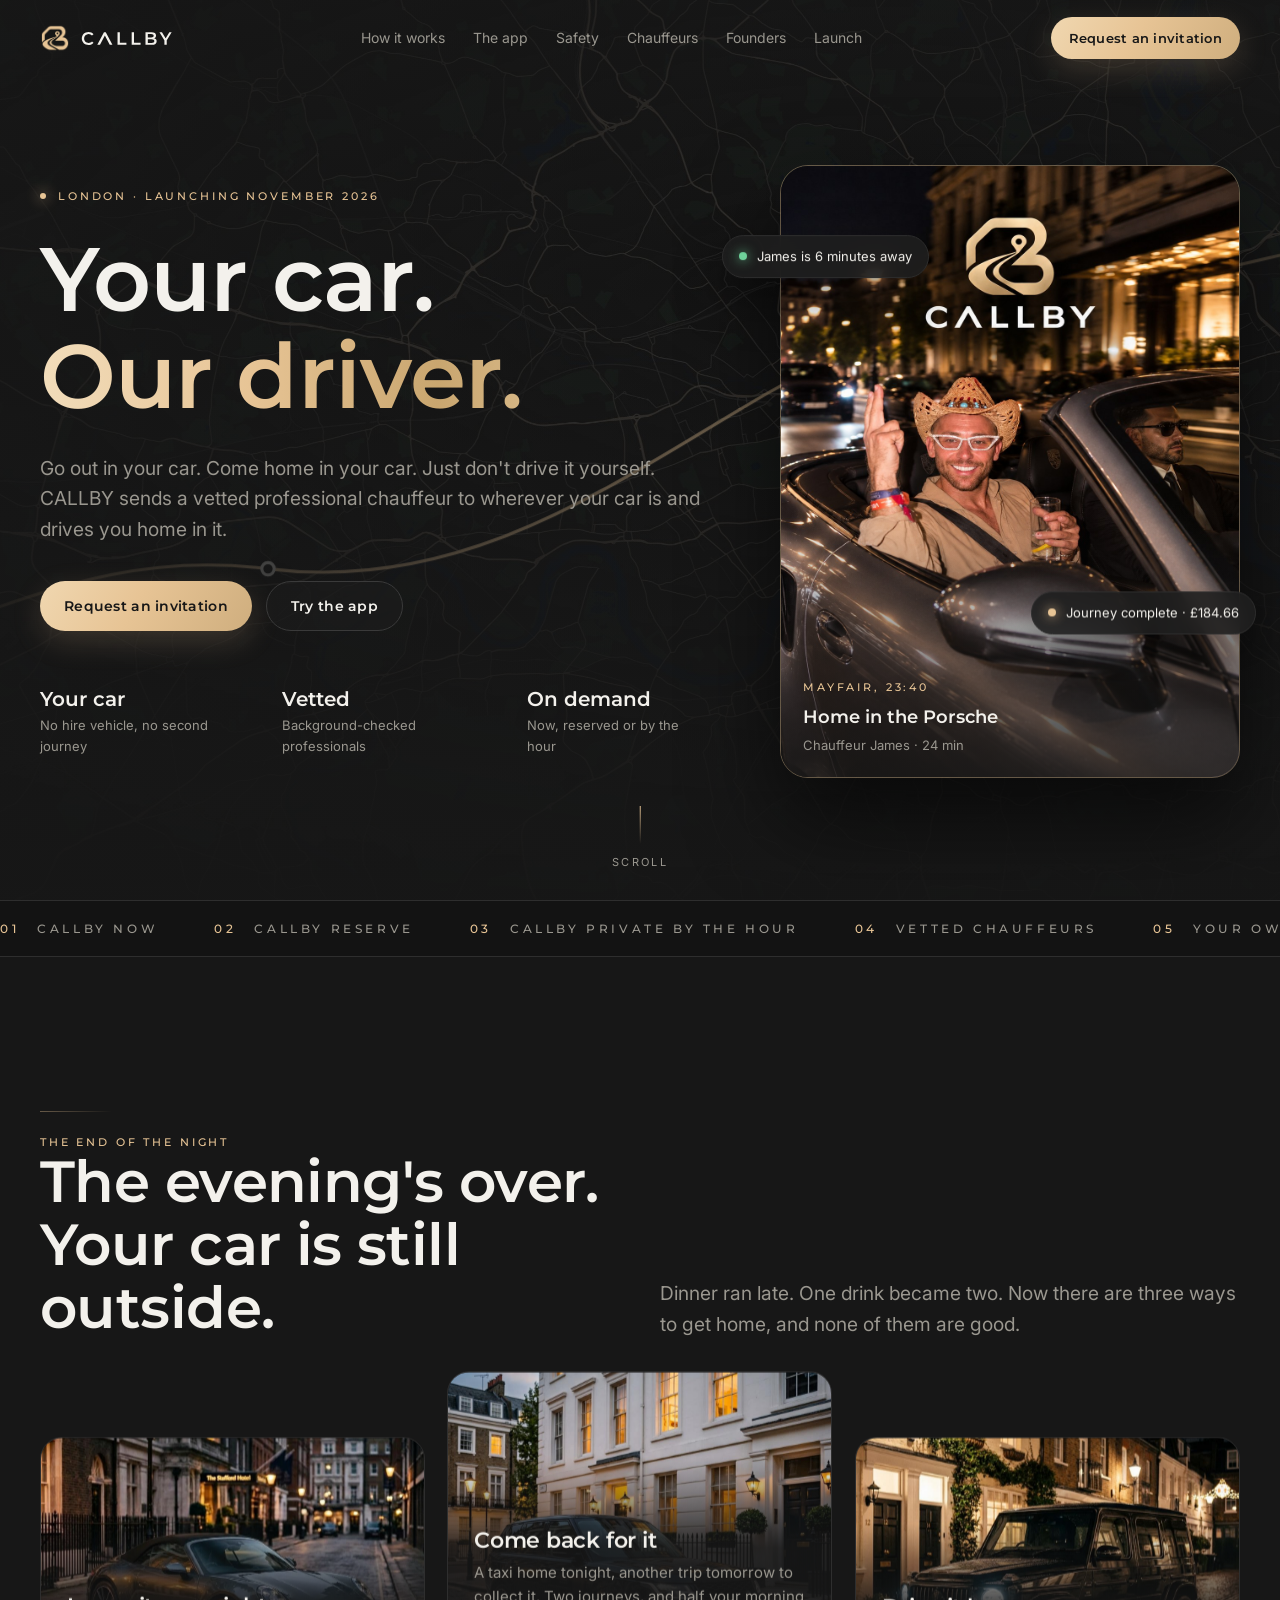
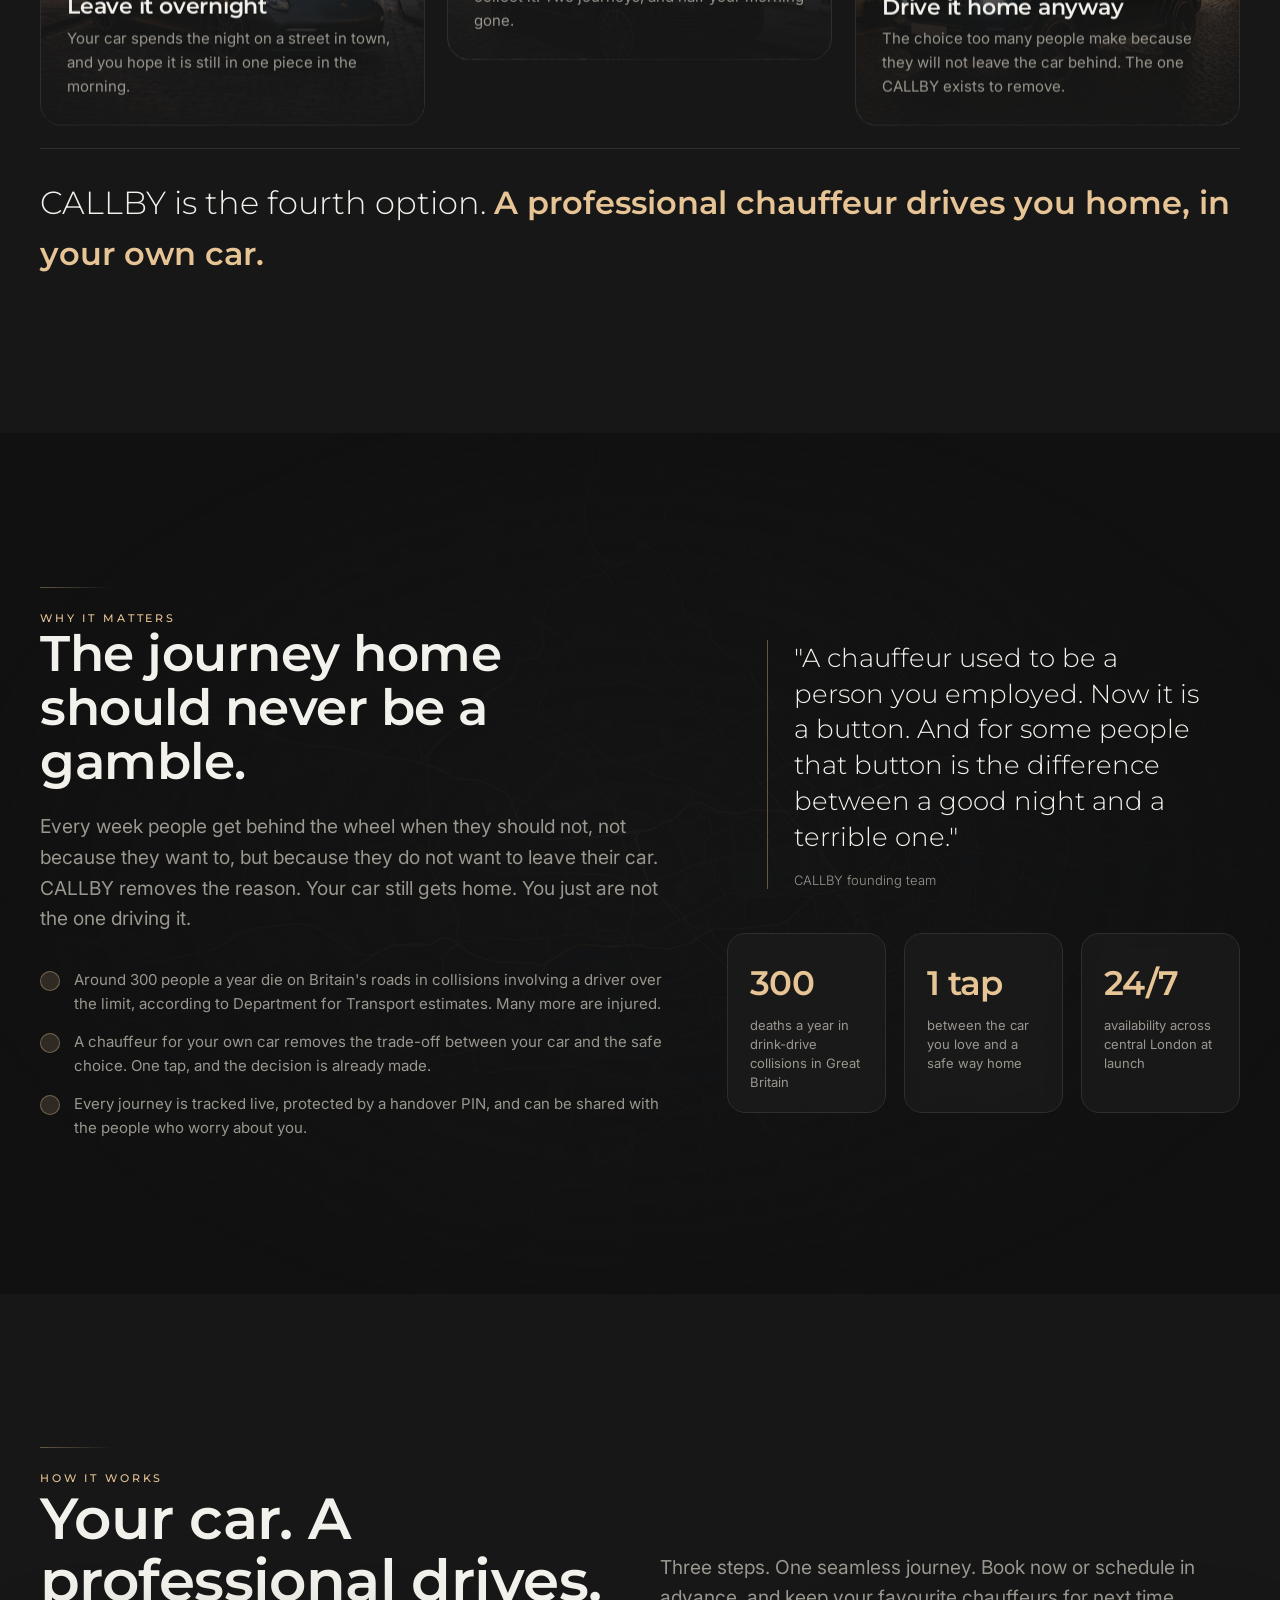
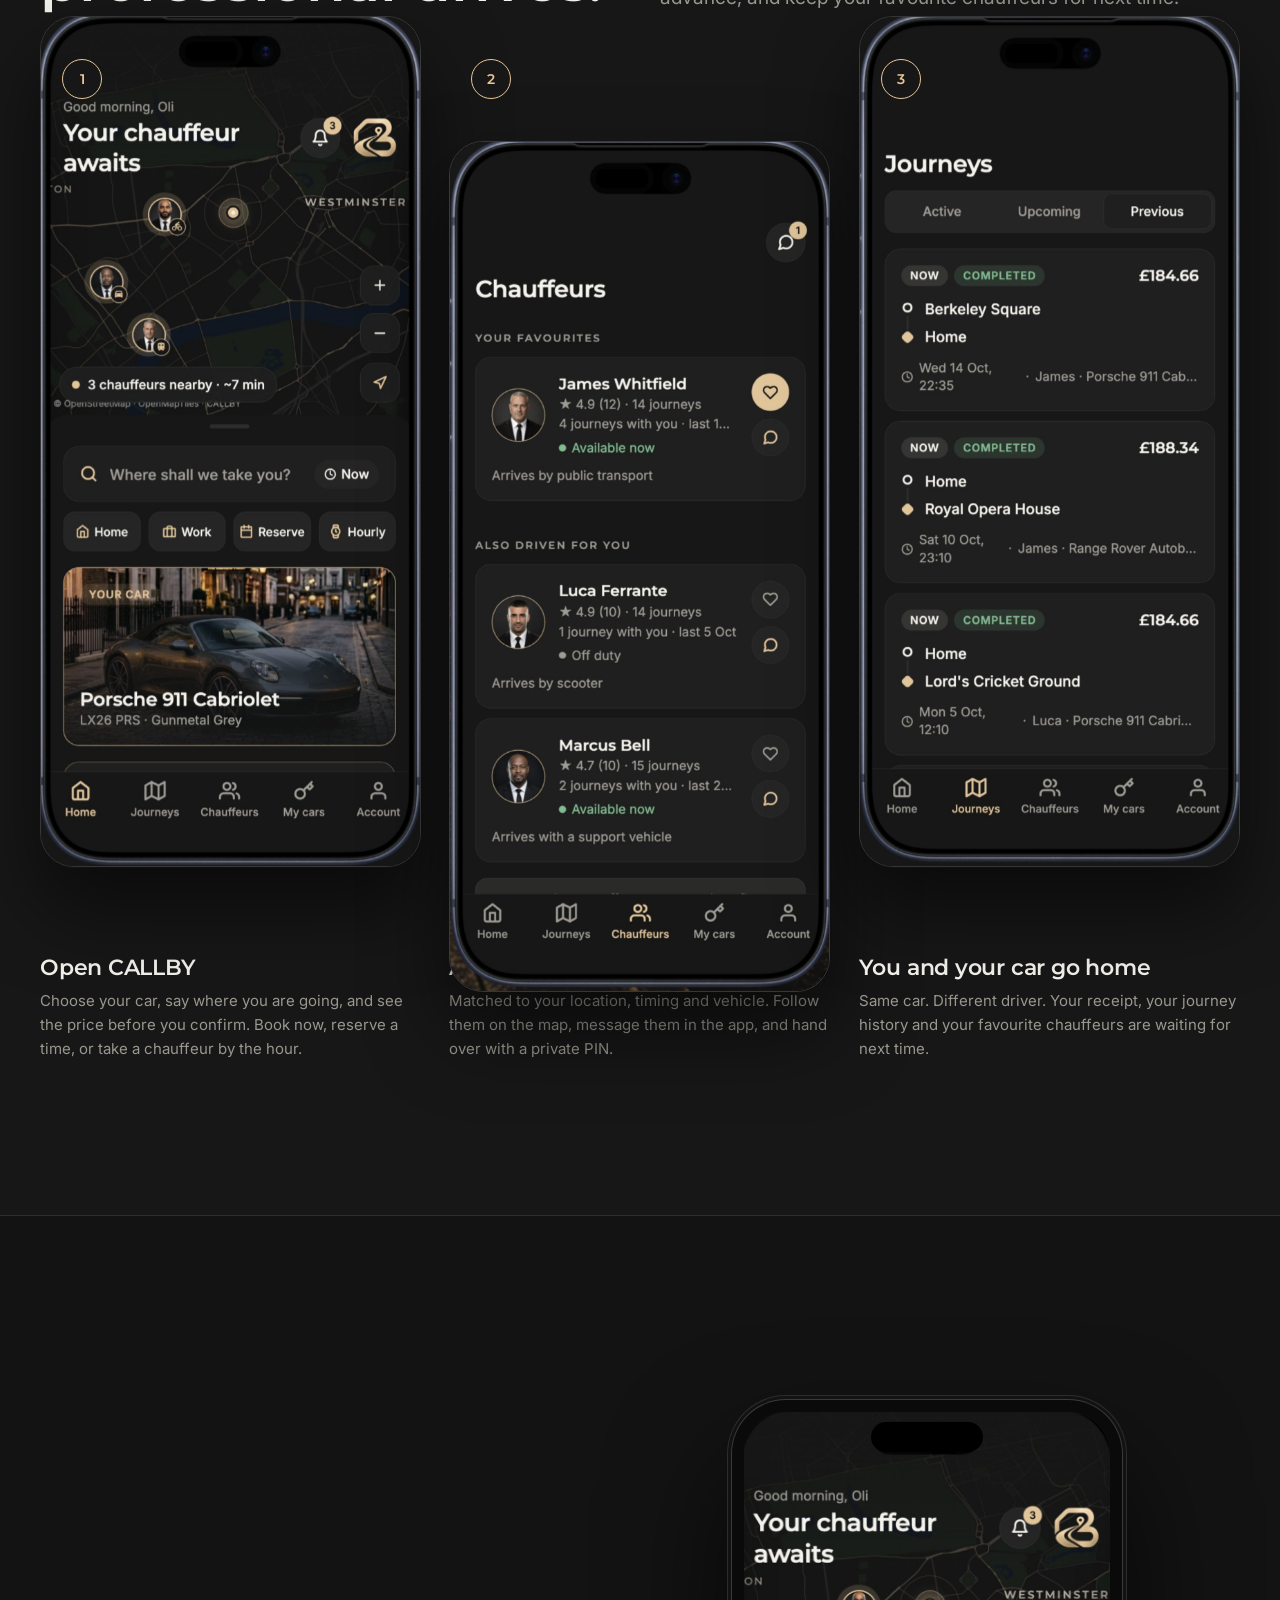
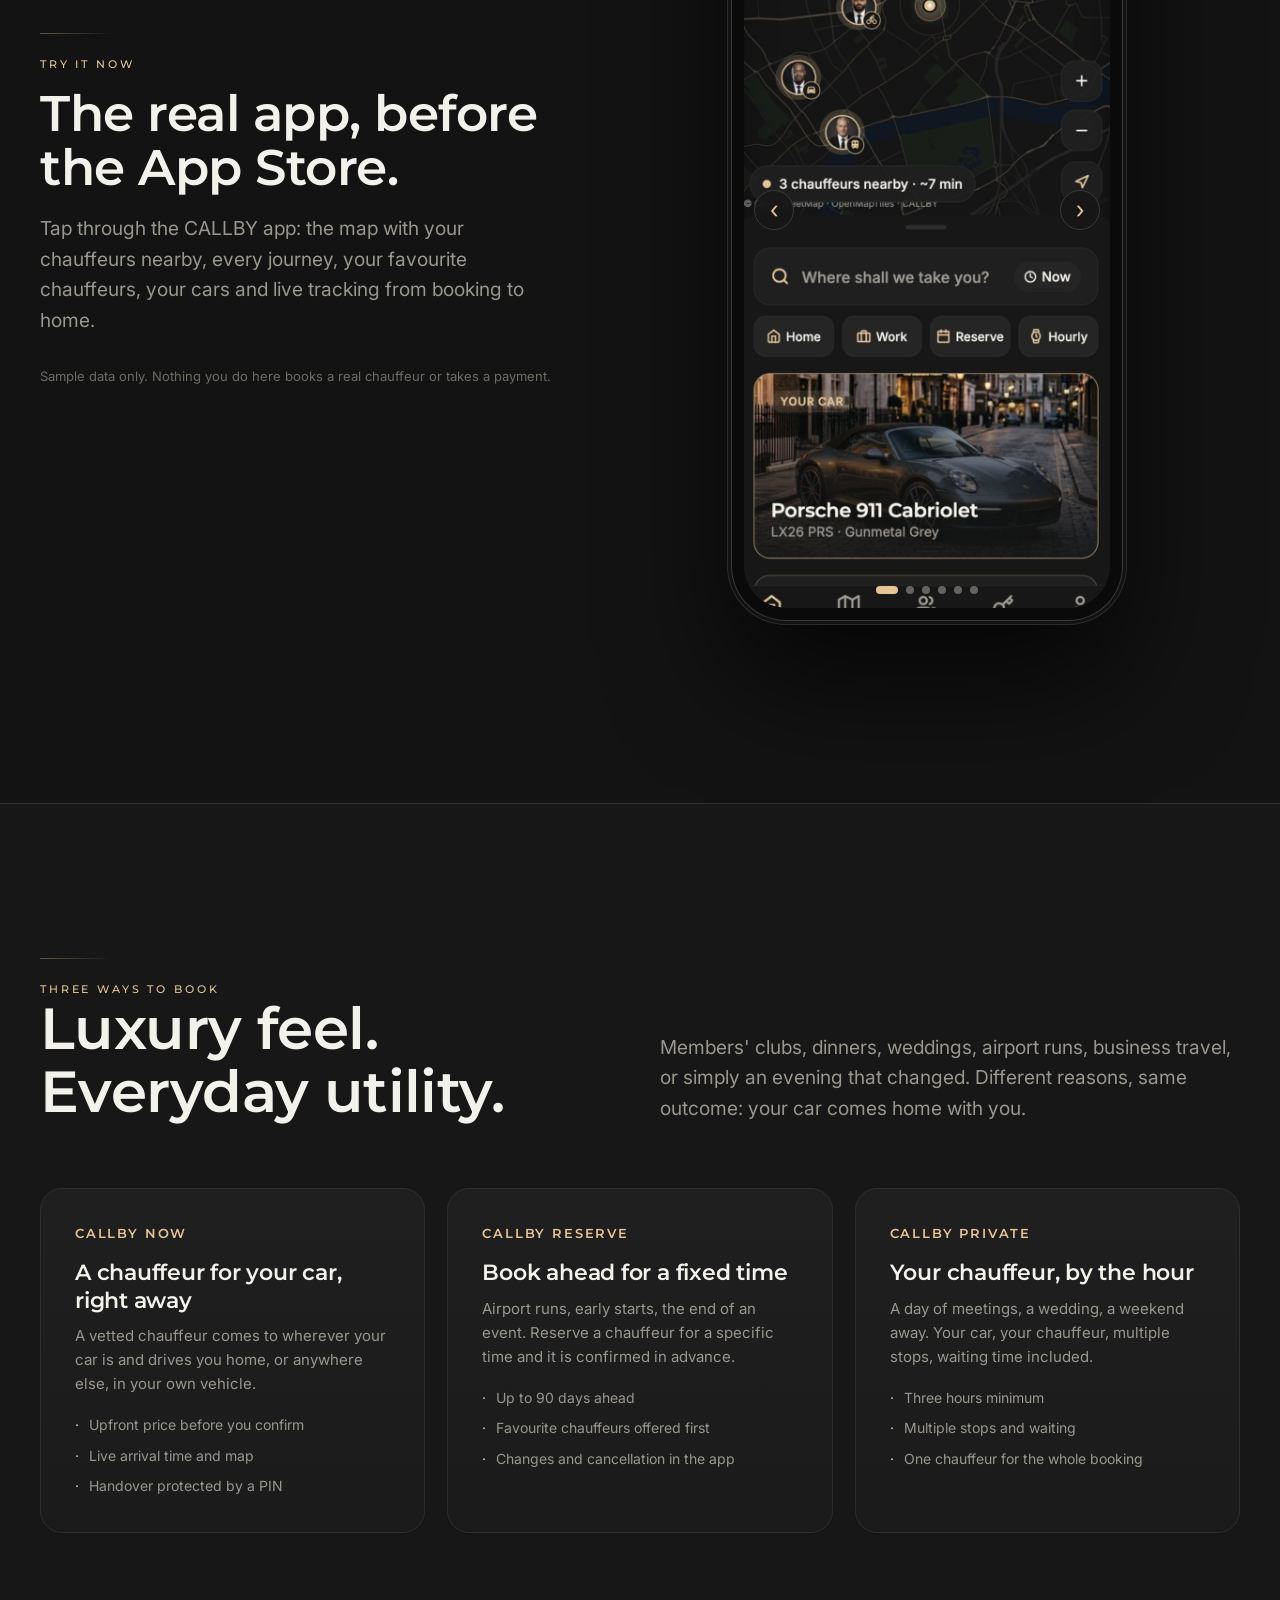
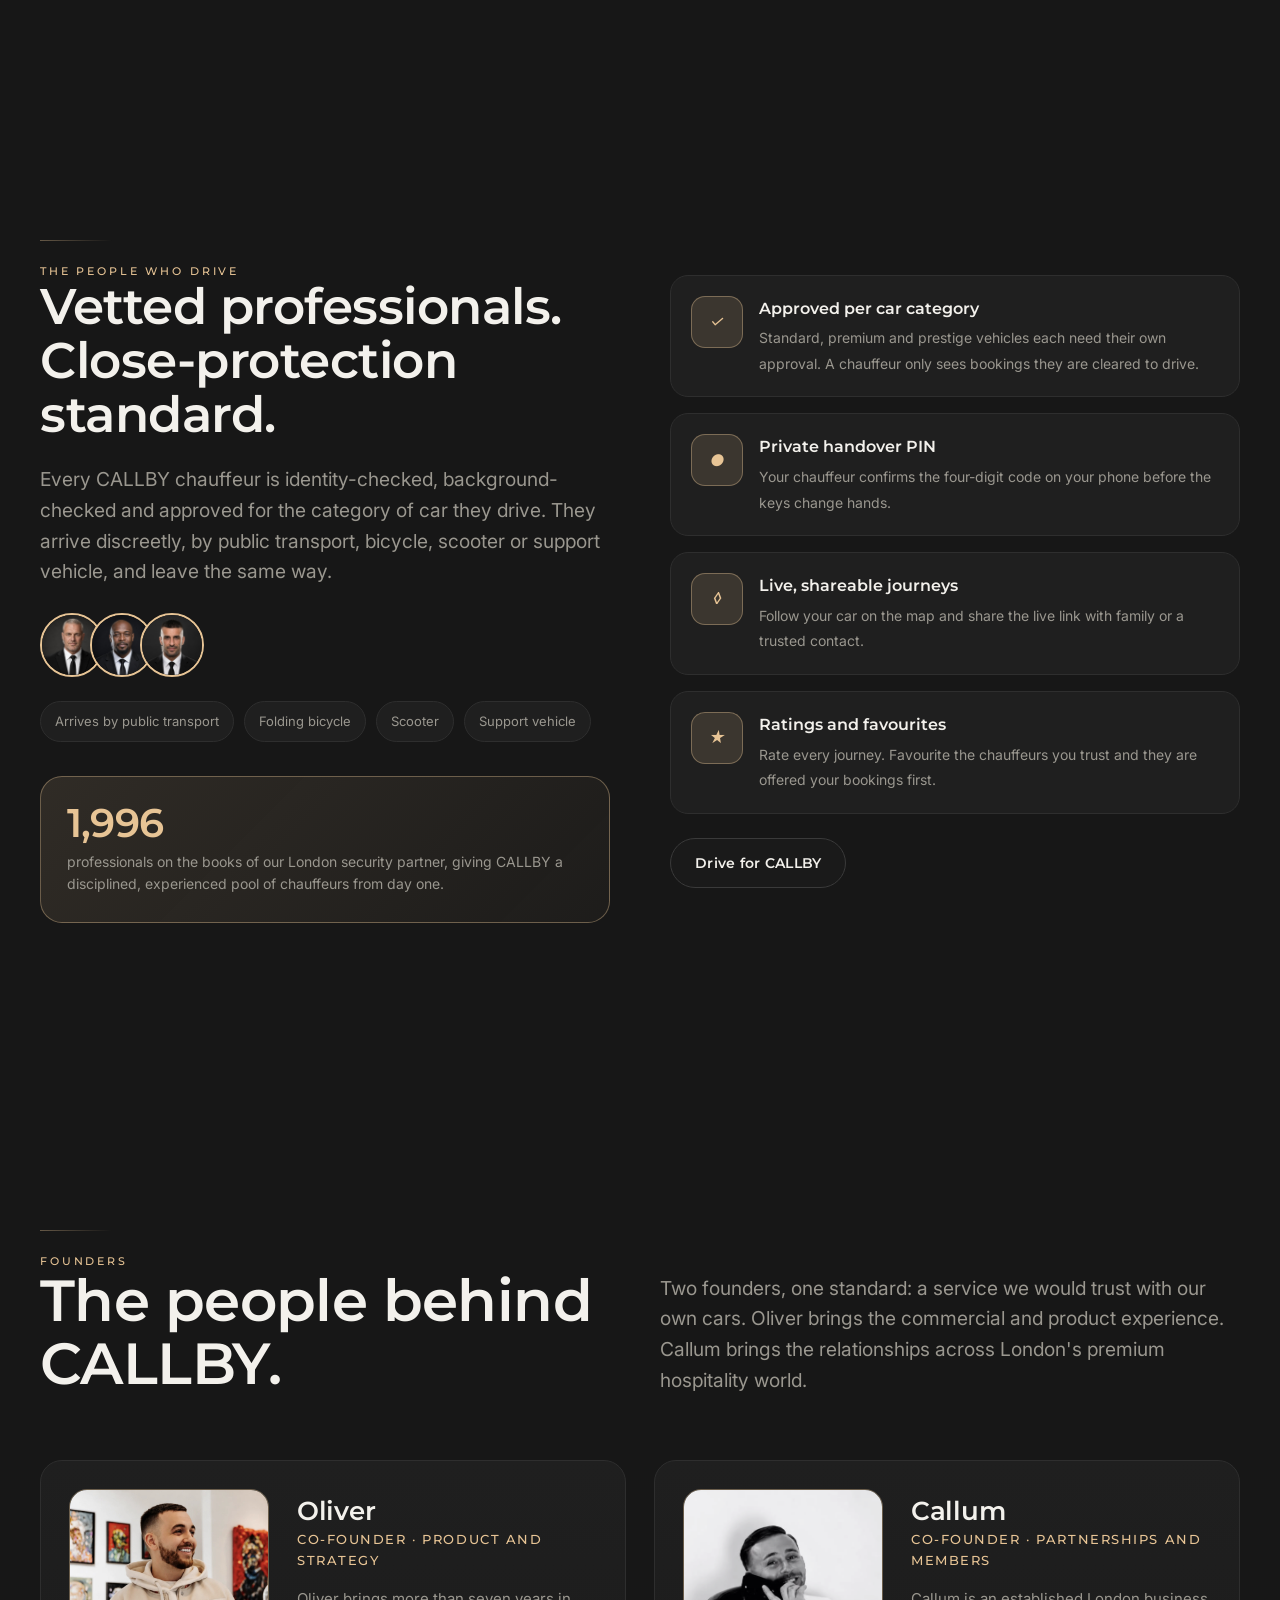
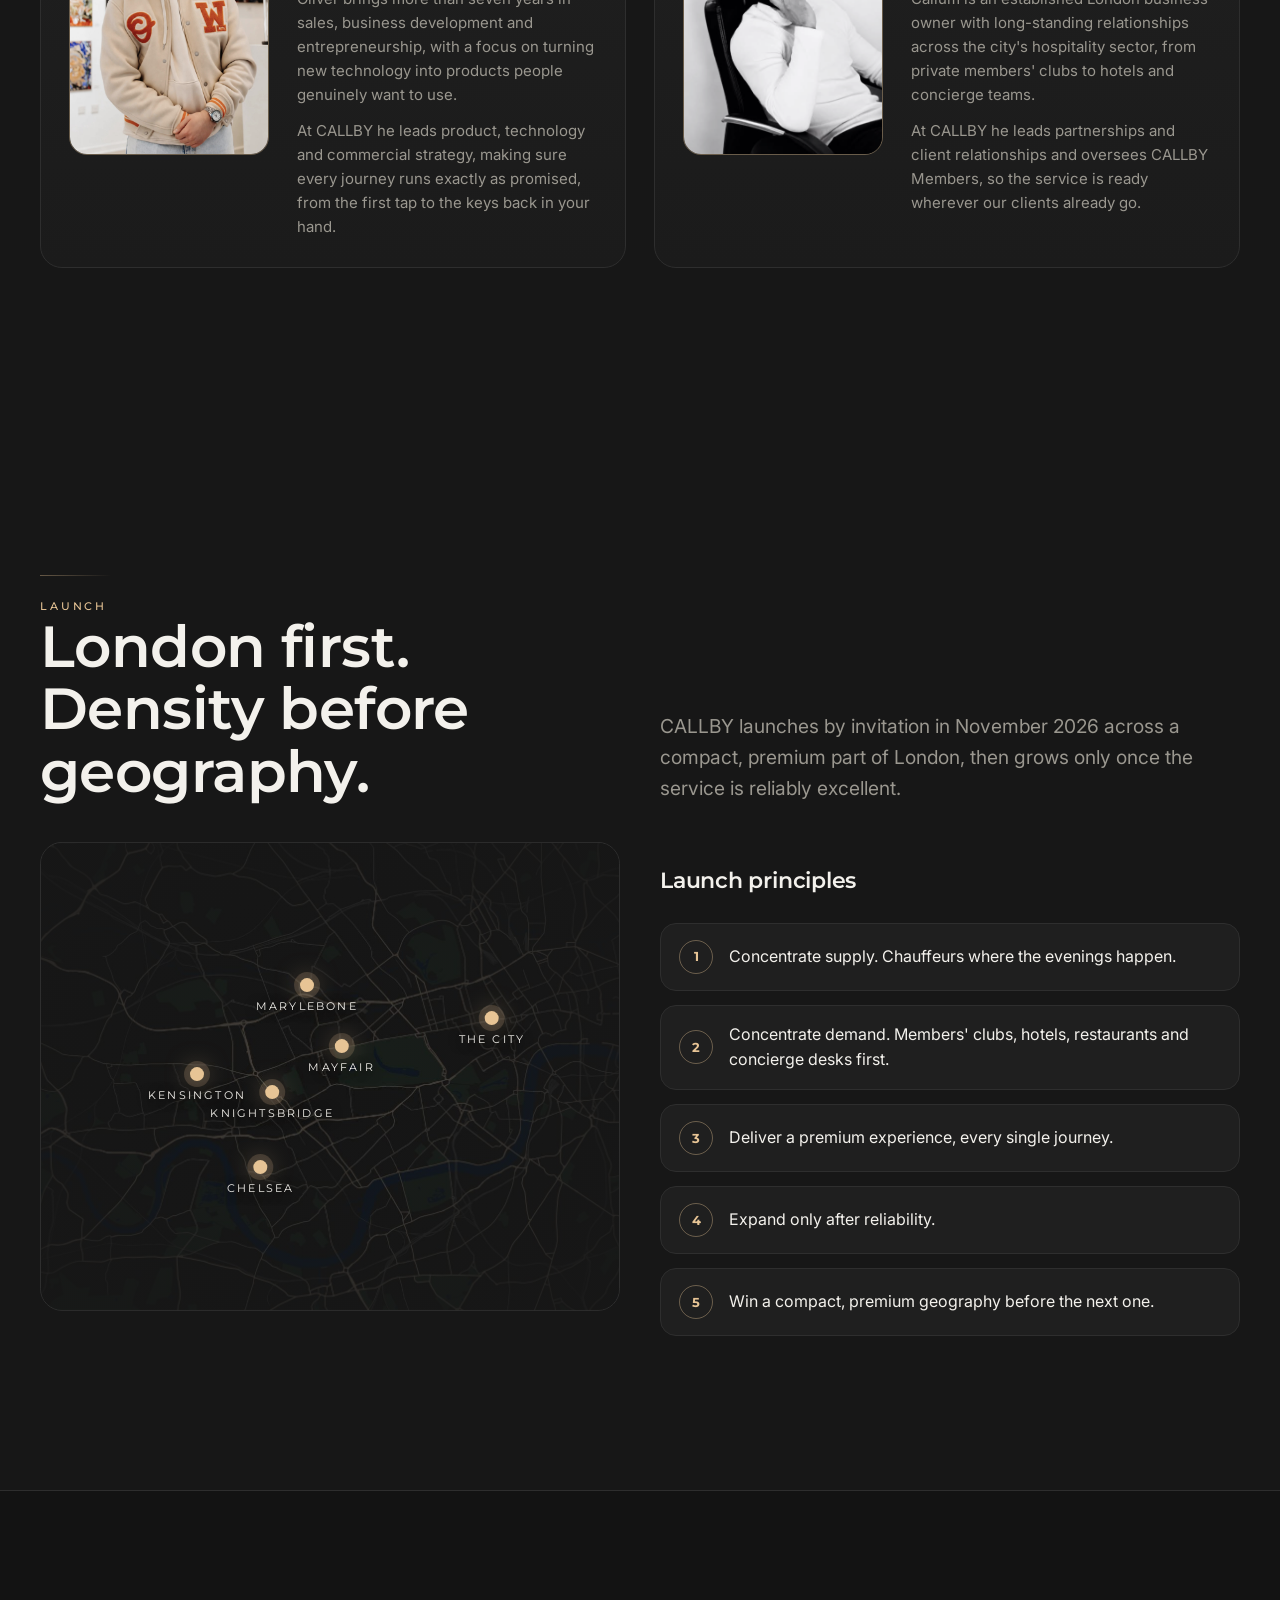
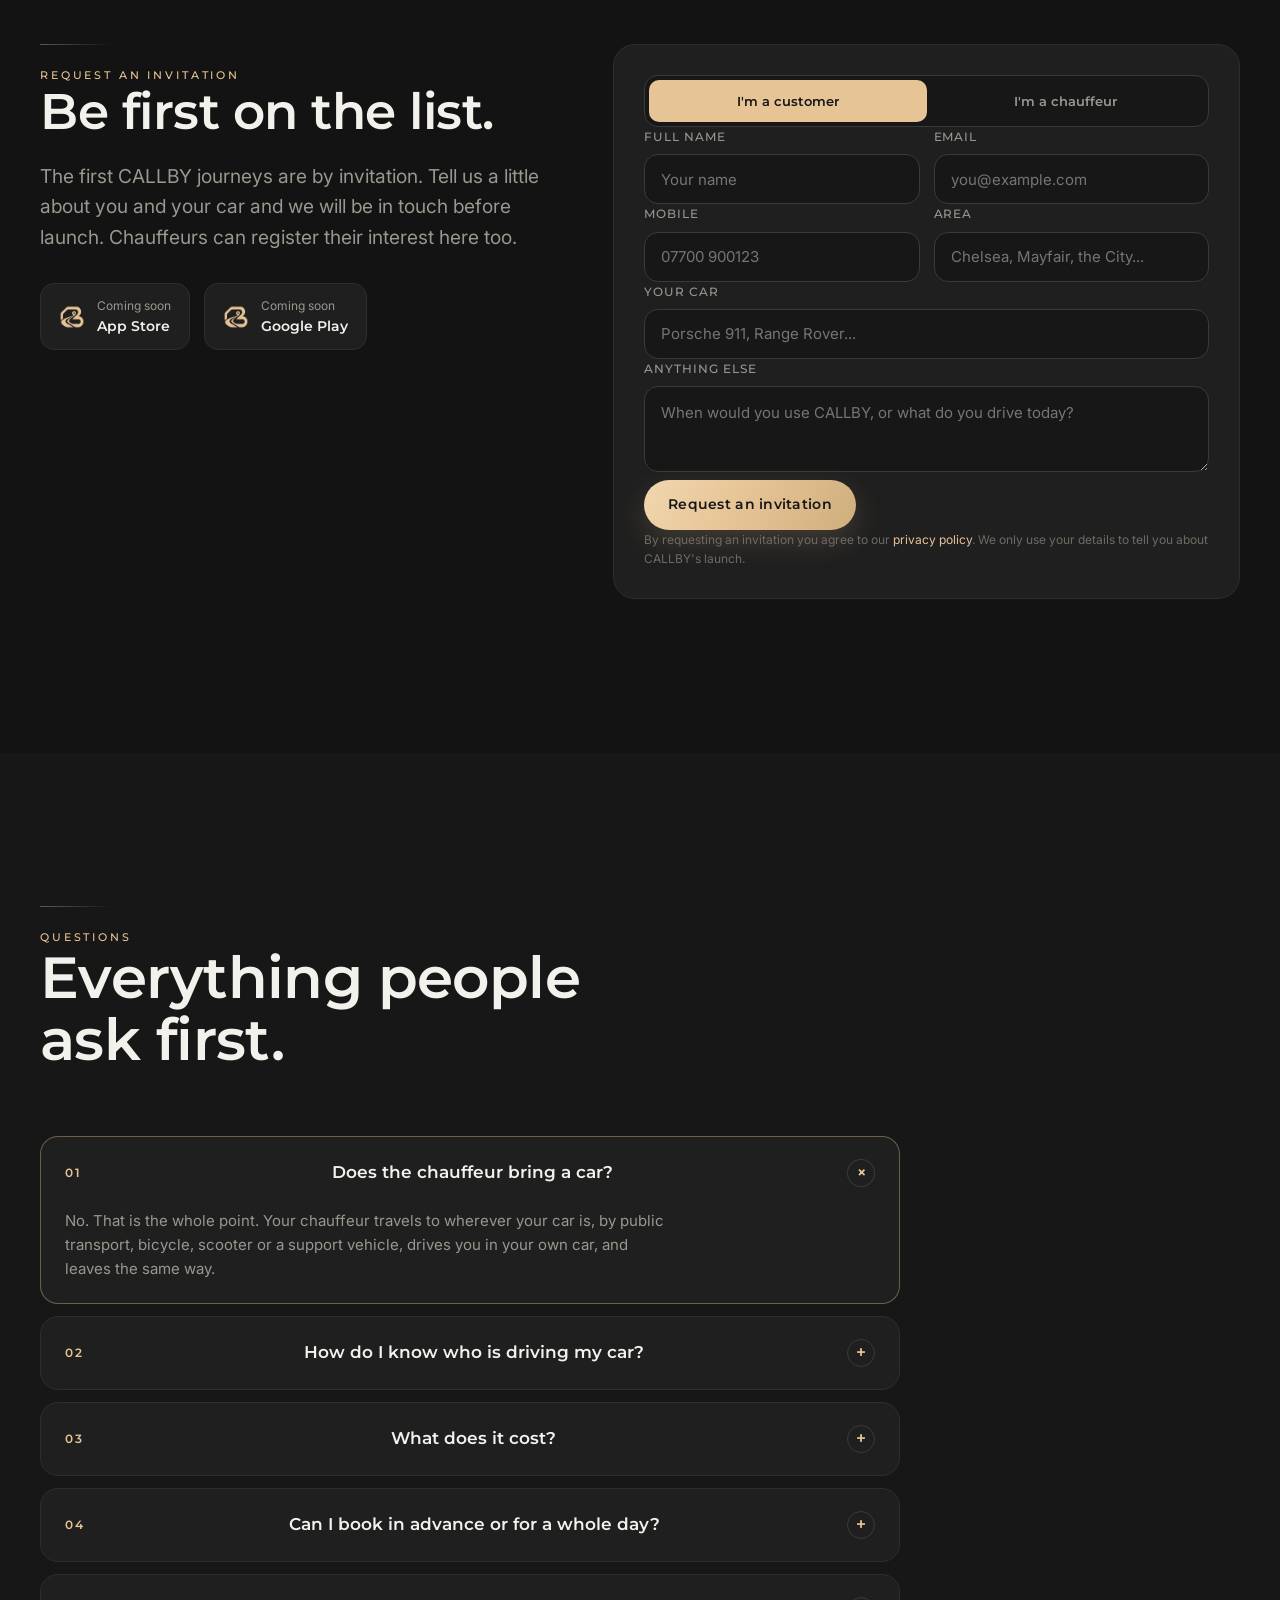
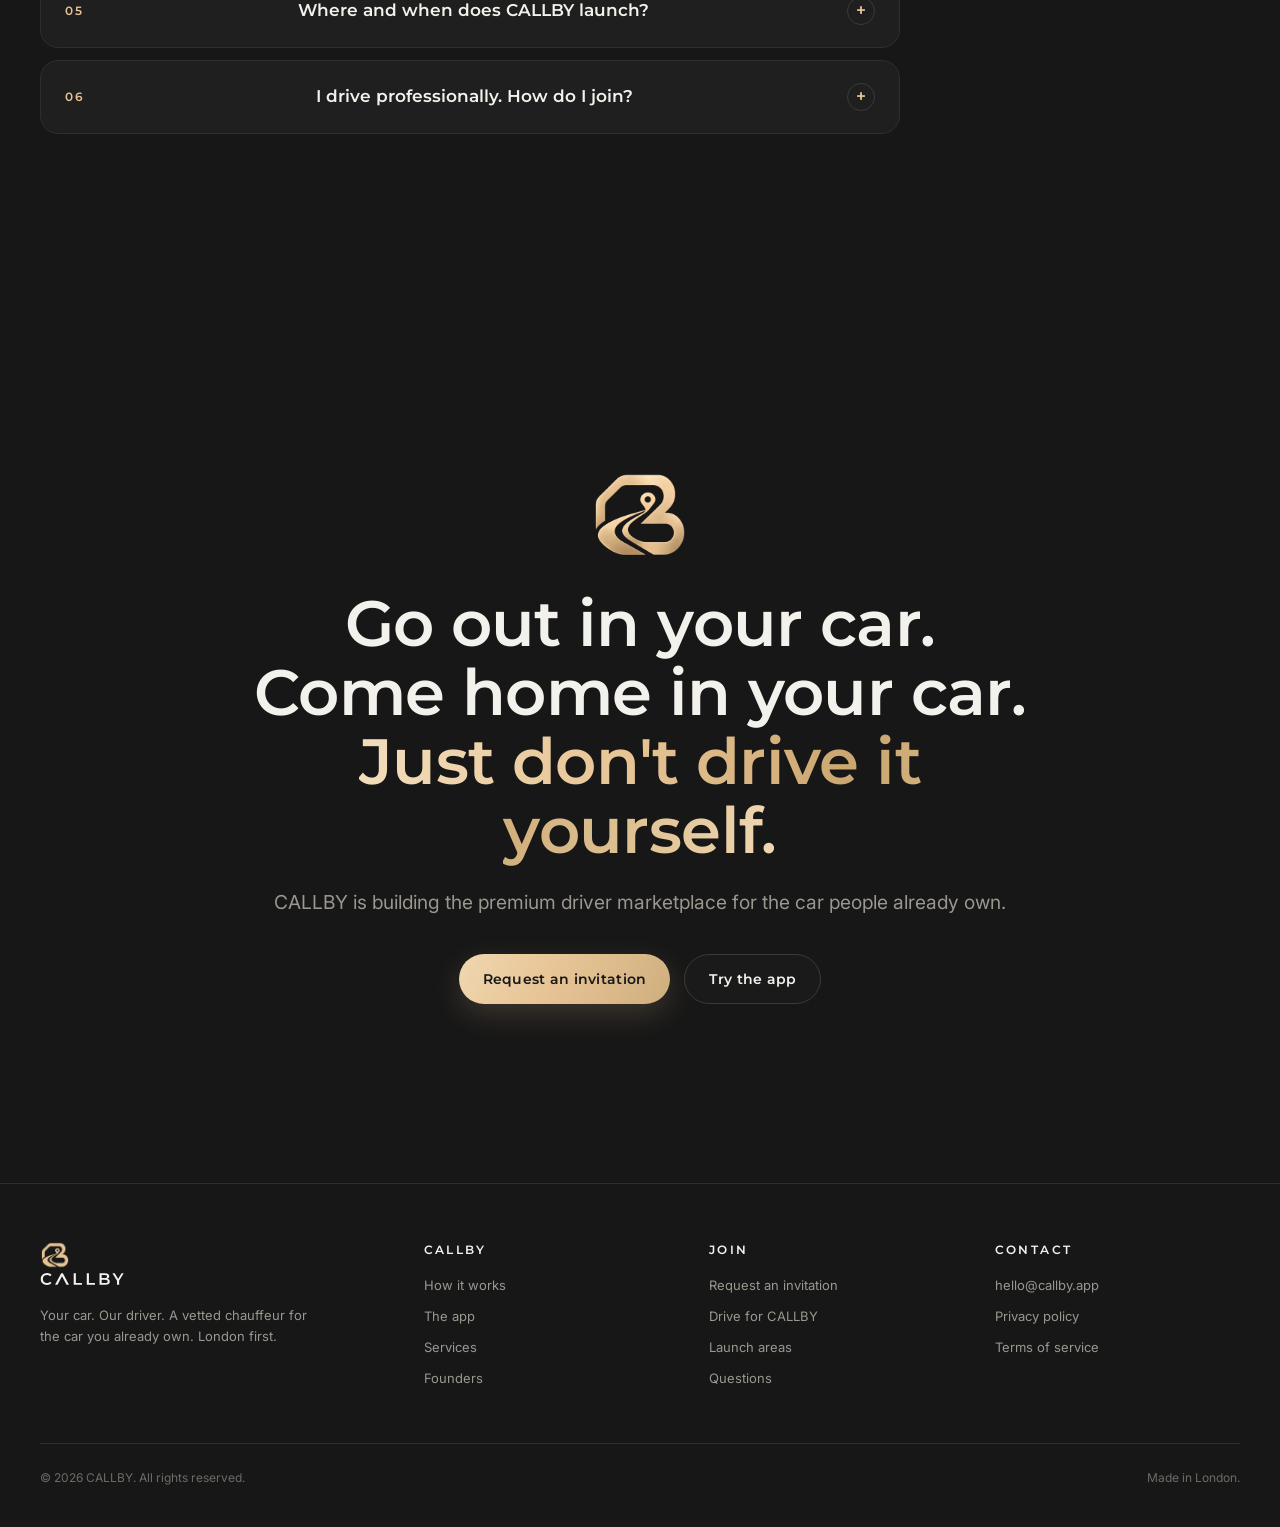
==== index.html @ 086bef31 "Deploy 2026-10-27T21:49Z" ====
<!doctype html>
<html lang="en-GB">
<head>
<meta charset="utf-8" />
<meta name="viewport" content="width=device-width, initial-scale=1, viewport-fit=cover" />
<title>CALLBY · Your car. Our driver.</title>
<meta name="description" content="CALLBY sends a vetted professional chauffeur to your own car and drives you home in it. Launching in London, November 2026." />
<meta name="theme-color" content="#171717" />
<meta property="og:title" content="CALLBY · Your car. Our driver." />
<meta property="og:description" content="Go out in your car. Come home in your car. Just don't drive it yourself. A vetted chauffeur for the car you already own." />
<meta property="og:image" content="https://callby.app/assets/og-share.jpg" />
<meta property="og:image:width" content="1200" />
<meta property="og:image:height" content="630" />
<meta property="og:image:alt" content="CALLBY: Your car. Our driver. A chauffeur drives a customer home in his own Porsche." />
<meta property="og:site_name" content="CALLBY" />
<meta name="twitter:image" content="https://callby.app/assets/og-share.jpg" />
<meta property="og:url" content="https://callby.app/" />
<meta name="twitter:card" content="summary_large_image" />
<link rel="canonical" href="https://callby.app/" />
<meta property="og:type" content="website" />
<link rel="icon" type="image/png" href="assets/brand/mark-flat.png" />
<link rel="preconnect" href="https://fonts.googleapis.com" />
<link rel="preconnect" href="https://fonts.gstatic.com" crossorigin />
<link href="https://fonts.googleapis.com/css2?family=Montserrat:wght@300;500;600&family=Inter:wght@400;500;600&display=swap" rel="stylesheet" />
<link rel="stylesheet" href="styles.css" />
</head>
<body>

<header class="nav" id="nav">
  <div class="container">
    <a class="brand" href="#top" aria-label="CALLBY home">
      <img src="assets/brand/mark-flat.png" alt="" />
      <svg viewBox="0 -12 5049 724" aria-label="CALLBY" role="img"><path d="M418 710L418 710Q338 710 269.5 683.5Q201 657 150.5 608.5Q100 560 72 494Q44 428 44 350L44 350Q44 272 72 206Q100 140 151 91.5Q202 43 270 16.5Q338-10 419-10L419-10Q505-10 576 19.5Q647 49 696 107L696 107L612 186Q574 145 527 124.5Q480 104 425 104L425 104Q370 104 324.5 122Q279 140 245.5 173Q212 206 193.5 251Q175 296 175 350L175 350Q175 404 193.5 449Q212 494 245.5 527Q279 560 324.5 578Q370 596 425 596L425 596Q480 596 527 575.5Q574 555 612 513L612 513L696 593Q647 650 576 680Q505 710 418 710ZM908 700L1279 0L1379 0L1750 700L1600 700L1329 188.7L1058 700ZM2530 700L2034 700L2034 0L2164 0L2164 590L2530 590L2530 700ZM3319 700L2823 700L2823 0L2953 0L2953 590L3319 590L3319 700ZM3940 700L3592 700L3592 0L3920 0Q4046 0 4112 49.5Q4178 99 4178 182L4178 182Q4178 238 4152 277.5Q4126 317 4082.5 338.5Q4039 360 3988 360L3988 360L4006 324Q4065 324 4112 345.5Q4159 367 4186.5 408Q4214 449 4214 510L4214 510Q4214 600 4145 650Q4076 700 3940 700L3940 700ZM3722 102L3722 598L3932 598Q4005 598 4044 574Q4083 550 4083 497L4083 497Q4083 445 4044 420.5Q4005 396 3932 396L3932 396L3712 396L3712 295L3906 295Q3974 295 4010.5 271Q4047 247 4047 199L4047 199Q4047 150 4010.5 126Q3974 102 3906 102L3906 102L3722 102ZM4775 700L4645 700L4645 423L4674 503L4370 0L4509 0L4753 405L4675 405L4921 0L5049 0L4745 503L4775 423L4775 700Z" fill="currentColor"/></svg>
    </a>
    <nav class="nav-links" id="navLinks">
      <a href="#how">How it works</a>
      <a href="#app">The app</a>
      <a href="#safety">Safety</a>
      <a href="#chauffeurs">Chauffeurs</a>
      <a href="#founders">Founders</a>
      <a href="#launch">Launch</a>
    </nav>
    <a class="btn btn-gold btn-sm" href="#invite">Request an invitation</a>
    <button class="nav-toggle" id="navToggle" aria-label="Menu"><span></span><span></span><span></span></button>
  </div>
</header>

<main id="top">

<!-- HERO -->
<section class="hero">
  <div class="hero-bg">
    <div class="hero-map" data-parallax="-0.12"></div>
    <svg class="hero-route" data-parallax="-0.2" viewBox="0 0 1440 900" preserveAspectRatio="xMidYMid slice" aria-hidden="true">
      <defs>
        <linearGradient id="routeGrad" x1="0" x2="1"><stop offset="0" stop-color="#E7C495" stop-opacity="0"/><stop offset=".3" stop-color="#E7C495"/><stop offset="1" stop-color="#E7C495" stop-opacity=".2"/></linearGradient>
      </defs>
      <path id="routePath" d="M-40 640 C 180 600, 260 520, 420 540 S 700 470, 820 400 S 1040 330, 1180 300 S 1400 240, 1500 180" fill="none" stroke="url(#routeGrad)" stroke-width="2.5" stroke-linecap="round"/>
      <circle cx="420" cy="540" r="5" fill="#171717" stroke="#F3F1EC" stroke-width="2.5"/>
      <circle cx="1180" cy="300" r="6" fill="#E7C495" stroke="#171717" stroke-width="2.5"/>
    </svg>
    <div class="hero-fade"></div>
  </div>
  <div class="container">
    <div class="hero-copy">
      <p class="eyebrow reveal"><i></i> London · Launching November 2026</p>
      <h1 class="reveal d1"><span>Your car.</span><span class="metal">Our driver.</span></h1>
      <p class="lede reveal d2">Go out in your car. Come home in your car. Just don't drive it yourself. CALLBY sends a vetted professional chauffeur to wherever your car is and drives you home in it.</p>
      <div class="hero-ctas reveal d3">
        <a class="btn btn-gold" href="#invite">Request an invitation</a>
        <a class="btn btn-ghost" href="#app">Try the app</a>
      </div>
      <div class="hero-meta reveal d3">
        <div><b>Your car</b>No hire vehicle, no second journey</div>
        <div><b>Vetted</b>Background-checked professionals</div>
        <div><b>On demand</b>Now, reserved or by the hour</div>
      </div>
    </div>
    <div class="hero-visual reveal d2">
      <div class="float-pill pill-a" data-parallax="0.08"><i></i> James is 6 minutes away</div>
      <div class="promo-card" id="promoCard" data-tilt>
        <img src="assets/photos/promo-porsche.jpg" alt="A CALLBY customer in the passenger seat of his own Porsche while a chauffeur drives him home through Mayfair at night" loading="eager" />
        <div class="promo-caption">
          <div><p class="eyebrow">Mayfair, 23:40</p><strong>Home in the Porsche</strong><span>Chauffeur James · 24 min</span></div>
        </div>
      </div>
      <div class="float-pill pill-b" data-parallax="-0.06"><i style="background:#E7C495;box-shadow:0 0 12px #E7C495"></i> Journey complete · £184.66</div>
    </div>
  </div>
  <div class="scroll-cue"><i></i>Scroll</div>
</section>

<div class="marquee" aria-hidden="true">
  <div class="marquee-track">
    <span><b>01</b>CALLBY Now</span><span><b>02</b>CALLBY Reserve</span><span><b>03</b>CALLBY Private by the hour</span><span><b>04</b>Vetted chauffeurs</span><span><b>05</b>Your own car</span><span><b>06</b>London first</span>
    <span><b>01</b>CALLBY Now</span><span><b>02</b>CALLBY Reserve</span><span><b>03</b>CALLBY Private by the hour</span><span><b>04</b>Vetted chauffeurs</span><span><b>05</b>Your own car</span><span><b>06</b>London first</span>
  </div>
</div>

<!-- PROBLEM -->
<section class="problem" id="problem">
  <div class="container">
    <div class="section-head">
      <div class="reveal"><div class="rule"></div><p class="eyebrow">The end of the night</p><h2>The evening's over.<br/>Your car is still outside.</h2></div>
      <p class="lede reveal d1">Dinner ran late. One drink became two. Now there are three ways to get home, and none of them are good.</p>
    </div>
    <div class="grid-3">
      <article class="card card-photo reveal" data-parallax="0.03"><img src="assets/photos/porsche-911-cabriolet-st-james.jpg" alt="" loading="lazy" /><div class="over"><h3>Leave it overnight</h3><p>Your car spends the night on a street in town, and you hope it is still in one piece in the morning.</p></div></article>
      <article class="card card-photo reveal d1" data-parallax="-0.03"><img src="assets/photos/range-rover.jpg" alt="" loading="lazy" /><div class="over"><h3>Come back for it</h3><p>A taxi home tonight, another trip tomorrow to collect it. Two journeys, and half your morning gone.</p></div></article>
      <article class="card card-photo reveal d2" data-parallax="0.03"><img src="assets/photos/g-class.jpg" alt="" loading="lazy" /><div class="over"><h3>Drive it home anyway</h3><p>The choice too many people make because they will not leave the car behind. The one CALLBY exists to remove.</p></div></article>
    </div>
    <p class="statement reveal">CALLBY is the fourth option. <b>A professional chauffeur drives you home, in your own car.</b></p>
  </div>
</section>

<!-- LIVES -->
<section class="lives" id="safety">
  <div class="container">
    <div class="lives-grid">
      <div class="reveal">
        <div class="rule"></div>
        <p class="eyebrow">Why it matters</p>
        <h2>The journey home should never be a gamble.</h2>
        <p class="lede" style="margin-top:22px">Every week people get behind the wheel when they should not, not because they want to, but because they do not want to leave their car. CALLBY removes the reason. Your car still gets home. You just are not the one driving it.</p>
        <div class="lives-list">
          <div>Around 300 people a year die on Britain's roads in collisions involving a driver over the limit, according to Department for Transport estimates. Many more are injured.</div>
          <div>A chauffeur for your own car removes the trade-off between your car and the safe choice. One tap, and the decision is already made.</div>
          <div>Every journey is tracked live, protected by a handover PIN, and can be shared with the people who worry about you.</div>
        </div>
      </div>
      <div class="reveal d1">
        <blockquote class="quote">"A chauffeur used to be a person you employed. Now it is a button. And for some people that button is the difference between a good night and a terrible one."<small>CALLBY founding team</small></blockquote>
        <div class="stat-row">
          <div class="stat"><b data-count="300">0</b><span>deaths a year in drink-drive collisions in Great Britain</span></div>
          <div class="stat"><b>1 tap</b><span>between the car you love and a safe way home</span></div>
          <div class="stat"><b data-count="24" data-suffix="/7">0</b><span>availability across central London at launch</span></div>
        </div>
      </div>
    </div>
  </div>
</section>

<!-- HOW -->
<section id="how">
  <div class="container">
    <div class="section-head">
      <div class="reveal"><div class="rule"></div><p class="eyebrow">How it works</p><h2>Your car. A professional drives.</h2></div>
      <p class="lede reveal d1">Three steps. One seamless journey. Book now or schedule in advance, and keep your favourite chauffeurs for next time.</p>
    </div>
    <div class="steps">
      <div class="step reveal"><span class="num">1</span><div class="phone-shot" data-parallax="0.05"><img src="assets/screens/home.jpg" alt="CALLBY home screen with nearby chauffeurs on the map" loading="lazy" /></div><h3>Open CALLBY</h3><p>Choose your car, say where you are going, and see the price before you confirm. Book now, reserve a time, or take a chauffeur by the hour.</p></div>
      <div class="step reveal d1"><span class="num">2</span><div class="phone-shot" data-parallax="-0.05"><img src="assets/screens/chauffeurs.jpg" alt="Chauffeur profiles with ratings and favourites" loading="lazy" /></div><h3>A vetted chauffeur arrives</h3><p>Matched to your location, timing and vehicle. Follow them on the map, message them in the app, and hand over with a private PIN.</p></div>
      <div class="step reveal d2"><span class="num">3</span><div class="phone-shot" data-parallax="0.05"><img src="assets/screens/journeys.jpg" alt="Journey history" loading="lazy" /></div><h3>You and your car go home</h3><p>Same car. Different driver. Your receipt, your journey history and your favourite chauffeurs are waiting for next time.</p></div>
    </div>
  </div>
</section>

<!-- APP PREVIEW -->
<section class="preview" id="app">
  <div class="container">
    <div class="preview-grid">
      <div class="preview-copy reveal">
        <div class="rule"></div>
        <p class="eyebrow">Try it now</p>
        <h2>The real app, before the App Store.</h2>
        <p class="lede" id="previewLede">This is the live CALLBY app running inside the page, with sample journeys and chauffeurs so you can explore every screen. Tap around as a customer, or see what a chauffeur sees.</p>
        <div class="role-switch" role="tablist">
          <button class="on" data-role="customer" role="tab">Customer</button>
          <button data-role="driver" role="tab">Chauffeur</button>
        </div>
        <div class="hints" id="hints">
          <div class="hint"><i>1</i><div><b>Book a journey</b><br/>Tap "Where shall we take you?" and pick a destination.</div></div>
          <div class="hint"><i>2</i><div><b>Follow your chauffeur</b><br/>Open Journeys to see a live journey on the map.</div></div>
          <div class="hint"><i>3</i><div><b>Choose your car</b><br/>My cars sets which car a chauffeur will drive.</div></div>
        </div>
        <p class="preview-note">Sample data only. Nothing you do here books a real chauffeur or takes a payment.</p>
      </div>
      <div class="phone-stage reveal d1">
        <div class="phone-glow"></div>
        <div class="phone" id="phone">
          <div class="phone-screen">
            <div class="phone-loading" id="phoneLoading"><img src="assets/brand/mark-flat.png" alt="" /><span>Opening CALLBY</span></div>
            <div class="phone-fallback" id="tour" aria-roledescription="carousel" aria-label="CALLBY app screens">
              <div class="tour-track" id="tourTrack">
                <img src="assets/screens-inner/home.jpg" alt="Home: your chauffeurs nearby on the map, and where shall we take you" />
                <img src="assets/screens-inner/journeys.jpg" alt="Journeys: every past and upcoming booking" loading="lazy" />
                <img src="assets/screens-inner/chauffeurs.jpg" alt="Chauffeurs: ratings, favourites and messaging" loading="lazy" />
                <img src="assets/screens-inner/cars.jpg" alt="My cars: the cars our chauffeurs drive for you" loading="lazy" />
                <img src="assets/screens-inner/chauffeur.jpg" alt="A chauffeur's profile with ratings and journeys together" loading="lazy" />
                <img src="assets/screens-inner/tracking.jpg" alt="A reserved journey on the map with pickup, destination and time" loading="lazy" />
              </div>
              <button class="tour-nav prev" id="tourPrev" aria-label="Previous screen">&#8249;</button>
              <button class="tour-nav next" id="tourNext" aria-label="Next screen">&#8250;</button>
              <div class="tour-dots" id="tourDots"></div>
            </div>
            <iframe id="appFrame" title="CALLBY app preview" allow="geolocation" loading="lazy"></iframe>
          </div>
        </div>
      </div>
    </div>
  </div>
</section>

<!-- SERVICES -->
<section class="services" id="services">
  <div class="container">
    <div class="section-head">
      <div class="reveal"><div class="rule"></div><p class="eyebrow">Three ways to book</p><h2>Luxury feel. Everyday utility.</h2></div>
      <p class="lede reveal d1">Members' clubs, dinners, weddings, airport runs, business travel, or simply an evening that changed. Different reasons, same outcome: your car comes home with you.</p>
    </div>
    <div class="grid-3">
      <article class="card reveal"><p class="price">CALLBY Now</p><h3>A chauffeur for your car, right away</h3><p>A vetted chauffeur comes to wherever your car is and drives you home, or anywhere else, in your own vehicle.</p><ul><li>Upfront price before you confirm</li><li>Live arrival time and map</li><li>Handover protected by a PIN</li></ul></article>
      <article class="card reveal d1"><p class="price">CALLBY Reserve</p><h3>Book ahead for a fixed time</h3><p>Airport runs, early starts, the end of an event. Reserve a chauffeur for a specific time and it is confirmed in advance.</p><ul><li>Up to 90 days ahead</li><li>Favourite chauffeurs offered first</li><li>Changes and cancellation in the app</li></ul></article>
      <article class="card reveal d2"><p class="price">CALLBY Private</p><h3>Your chauffeur, by the hour</h3><p>A day of meetings, a wedding, a weekend away. Your car, your chauffeur, multiple stops, waiting time included.</p><ul><li>Three hours minimum</li><li>Multiple stops and waiting</li><li>One chauffeur for the whole booking</li></ul></article>
    </div>
  </div>
</section>

<!-- CHAUFFEURS -->
<section class="chauffeurs" id="chauffeurs">
  <div class="container">
    <div class="lead-grid">
      <div class="reveal">
        <div class="rule"></div>
        <p class="eyebrow">The people who drive</p>
        <h2>Vetted professionals. Close-protection standard.</h2>
        <p class="lede" style="margin-top:22px">Every CALLBY chauffeur is identity-checked, background-checked and approved for the category of car they drive. They arrive discreetly, by public transport, bicycle, scooter or support vehicle, and leave the same way.</p>
        <div class="faces"><img src="assets/people/james-whitfield.jpg" alt="" /><img src="assets/people/marcus-bell.jpg" alt="" /><img src="assets/people/luca-ferrante.jpg" alt="" /></div>
        <div class="modes"><span>Arrives by public transport</span><span>Folding bicycle</span><span>Scooter</span><span>Support vehicle</span></div>
        <div class="partner reveal d1"><b data-count="2000" data-prefix="" data-group="true">0</b><span>professionals on the books of our London security partner, giving CALLBY a disciplined, experienced pool of chauffeurs from day one.</span></div>
      </div>
      <div class="standards reveal d1">
        <div class="standard"><i>&#10003;</i><div><b>Approved per car category</b><span>Standard, premium and prestige vehicles each need their own approval. A chauffeur only sees bookings they are cleared to drive.</span></div></div>
        <div class="standard"><i>&#9679;</i><div><b>Private handover PIN</b><span>Your chauffeur confirms the four-digit code on your phone before the keys change hands.</span></div></div>
        <div class="standard"><i>&#9674;</i><div><b>Live, shareable journeys</b><span>Follow your car on the map and share the live link with family or a trusted contact.</span></div></div>
        <div class="standard"><i>&#9733;</i><div><b>Ratings and favourites</b><span>Rate every journey. Favourite the chauffeurs you trust and they are offered your bookings first.</span></div></div>
        <a class="btn btn-ghost" href="#invite" data-kind="chauffeur" style="justify-self:start;margin-top:8px">Drive for CALLBY</a>
      </div>
    </div>
  </div>
</section>

<!-- FOUNDERS -->
<section id="founders">
  <div class="container">
    <div class="section-head">
      <div class="reveal"><div class="rule"></div><p class="eyebrow">Founders</p><h2>The people behind CALLBY.</h2></div>
      <p class="lede reveal d1">Two founders, one standard: a service we would trust with our own cars. Oliver brings the commercial and product experience. Callum brings the relationships across London's premium hospitality world.</p>
    </div>
    <div class="founders-grid">
      <article class="founder reveal">
        <div class="photo"><img src="assets/people/oliver.jpg" alt="Oliver, co-founder of CALLBY" loading="lazy" /></div>
        <div>
          <h3>Oliver</h3>
          <p class="role">Co-founder · Product and strategy</p>
          <p>Oliver brings more than seven years in sales, business development and entrepreneurship, with a focus on turning new technology into products people genuinely want to use.</p>
          <p>At CALLBY he leads product, technology and commercial strategy, making sure every journey runs exactly as promised, from the first tap to the keys back in your hand.</p>
        </div>
      </article>
      <article class="founder reveal d1">
        <div class="photo"><img src="assets/people/callum.png" alt="Callum, co-founder of CALLBY" loading="lazy" /></div>
        <div>
          <h3>Callum</h3>
          <p class="role">Co-founder · Partnerships and members</p>
          <p>Callum is an established London business owner with long-standing relationships across the city's hospitality sector, from private members' clubs to hotels and concierge teams.</p>
          <p>At CALLBY he leads partnerships and client relationships and oversees CALLBY Members, so the service is ready wherever our clients already go.</p>
        </div>
      </article>
    </div>
  </div>
</section>

<!-- LAUNCH -->
<section class="launch" id="launch">
  <div class="container">
    <div class="section-head">
      <div class="reveal"><div class="rule"></div><p class="eyebrow">Launch</p><h2>London first.<br/>Density before geography.</h2></div>
      <p class="lede reveal d1">CALLBY launches by invitation in November 2026 across a compact, premium part of London, then grows only once the service is reliably excellent.</p>
    </div>
    <div class="launch-grid">
      <div class="launch-map reveal" data-parallax="0.02">
        <div class="zone" style="left:46%;top:33%"><i></i><span>Marylebone</span></div>
        <div class="zone" style="left:52%;top:46%"><i></i><span>Mayfair</span></div>
        <div class="zone" style="left:40%;top:56%"><i></i><span>Knightsbridge</span></div>
        <div class="zone" style="left:27%;top:52%"><i></i><span>Kensington</span></div>
        <div class="zone" style="left:38%;top:72%"><i></i><span>Chelsea</span></div>
        <div class="zone" style="left:78%;top:40%"><i></i><span>The City</span></div>
      </div>
      <div class="reveal d1">
        <h3>Launch principles</h3>
        <div class="principles">
          <div><b>1</b>Concentrate supply. Chauffeurs where the evenings happen.</div>
          <div><b>2</b>Concentrate demand. Members' clubs, hotels, restaurants and concierge desks first.</div>
          <div><b>3</b>Deliver a premium experience, every single journey.</div>
          <div><b>4</b>Expand only after reliability.</div>
          <div><b>5</b>Win a compact, premium geography before the next one.</div>
        </div>
      </div>
    </div>
  </div>
</section>

<!-- INVITE -->
<section class="invite" id="invite">
  <div class="container">
    <div class="invite-grid">
      <div class="reveal">
        <div class="rule"></div>
        <p class="eyebrow">Request an invitation</p>
        <h2>Be first on the list.</h2>
        <p class="lede" style="margin-top:22px">The first CALLBY journeys are by invitation. Tell us a little about you and your car and we will be in touch before launch. Chauffeurs can register their interest here too.</p>
        <div class="stores" style="justify-content:flex-start;margin-top:30px">
          <div class="store"><img src="assets/brand/mark-flat.png" alt="" width="26" height="26" /><div>Coming soon<b>App Store</b></div></div>
          <div class="store"><img src="assets/brand/mark-flat.png" alt="" width="26" height="26" /><div>Coming soon<b>Google Play</b></div></div>
        </div>
      </div>
      <form class="form reveal d1" id="inviteForm" novalidate>
        <div class="fields">
          <div class="seg" id="kindSeg"><button type="button" class="on" data-kind="customer">I'm a customer</button><button type="button" data-kind="chauffeur">I'm a chauffeur</button></div>
          <div class="row">
            <div class="field"><label for="f-name">Full name</label><input id="f-name" name="name" required autocomplete="name" placeholder="Your name" /></div>
            <div class="field"><label for="f-email">Email</label><input id="f-email" name="email" type="email" required autocomplete="email" placeholder="you@example.com" /></div>
          </div>
          <div class="row">
            <div class="field"><label for="f-phone">Mobile</label><input id="f-phone" name="phone" type="tel" autocomplete="tel" placeholder="07700 900123" /></div>
            <div class="field"><label for="f-area">Area</label><input id="f-area" name="area" placeholder="Chelsea, Mayfair, the City..." /></div>
          </div>
          <div class="field" id="vehicleField"><label for="f-vehicle">Your car</label><input id="f-vehicle" name="vehicle" placeholder="Porsche 911, Range Rover..." /></div>
          <div class="field" id="noteField"><label for="f-note">Anything else</label><textarea id="f-note" name="note" placeholder="When would you use CALLBY, or what do you drive today?"></textarea></div>
          <input type="text" name="company" tabindex="-1" autocomplete="off" style="position:absolute;left:-9999px" aria-hidden="true" />
          <p class="err" id="formErr"></p>
          <button class="btn btn-gold" type="submit" id="formSubmit">Request an invitation</button>
          <p class="fine">By requesting an invitation you agree to our <a class="gold" href="privacy.html">privacy policy</a>. We only use your details to tell you about CALLBY's launch.</p>
        </div>
        <div class="ok" id="formOk">Thank you. You are on the list. We will be in touch before launch.</div>
      </form>
    </div>
  </div>
</section>

<!-- FAQ -->
<section id="faq">
  <div class="container">
    <div class="section-head">
      <div class="reveal"><div class="rule"></div><p class="eyebrow">Questions</p><h2>Everything people ask first.</h2></div>
    </div>
    <div class="faq-list reveal">
      <details open><summary><span>01</span>Does the chauffeur bring a car?<i>+</i></summary><p>No. That is the whole point. Your chauffeur travels to wherever your car is, by public transport, bicycle, scooter or a support vehicle, drives you in your own car, and leaves the same way.</p></details>
      <details><summary><span>02</span>How do I know who is driving my car?<i>+</i></summary><p>Every chauffeur is identity-checked, background-checked and approved for the category of car they drive. You see their name, photo, rating and journey count before they arrive, and the handover only happens once they confirm the private PIN on your phone.</p></details>
      <details><summary><span>03</span>What does it cost?<i>+</i></summary><p>You see an upfront price before you confirm, based on distance, time and the type of car. CALLBY Private is priced by the hour with a three-hour minimum. There are no surprises at the end of the journey.</p></details>
      <details><summary><span>04</span>Can I book in advance or for a whole day?<i>+</i></summary><p>Yes. CALLBY Reserve books a chauffeur for a fixed time up to 90 days ahead. CALLBY Private gives you one chauffeur by the hour for meetings, events or a weekend away, with multiple stops and waiting time included.</p></details>
      <details><summary><span>05</span>Where and when does CALLBY launch?<i>+</i></summary><p>London first, by invitation, in November 2026, starting in Mayfair, Knightsbridge, Chelsea, Kensington, Marylebone and the City. Request an invitation above and we will be in touch before launch.</p></details>
      <details><summary><span>06</span>I drive professionally. How do I join?<i>+</i></summary><p>Choose "I'm a chauffeur" on the invitation form. We will take you through vetting, approval for the categories of car you can drive, and the chauffeur app before your first journey.</p></details>
    </div>
  </div>
</section>

<!-- FINAL -->
<section class="final">
  <div class="container">
    <img class="reveal" src="assets/brand/mark-metallic.png" alt="" />
    <h2 class="reveal d1">Go out in your car. Come home in your car. <span class="metal">Just don't drive it yourself.</span></h2>
    <p class="lede reveal d2">CALLBY is building the premium driver marketplace for the car people already own.</p>
    <div class="hero-ctas reveal d3"><a class="btn btn-gold" href="#invite">Request an invitation</a><a class="btn btn-ghost" href="#app">Try the app</a></div>
  </div>
</section>

</main>

<footer>
  <div class="container">
    <div class="foot">
      <div>
        <a class="brand" href="#top"><img src="assets/brand/mark-flat.png" alt="" /><svg viewBox="0 -12 5049 724" aria-label="CALLBY" role="img"><path d="M418 710L418 710Q338 710 269.5 683.5Q201 657 150.5 608.5Q100 560 72 494Q44 428 44 350L44 350Q44 272 72 206Q100 140 151 91.5Q202 43 270 16.5Q338-10 419-10L419-10Q505-10 576 19.5Q647 49 696 107L696 107L612 186Q574 145 527 124.5Q480 104 425 104L425 104Q370 104 324.5 122Q279 140 245.5 173Q212 206 193.5 251Q175 296 175 350L175 350Q175 404 193.5 449Q212 494 245.5 527Q279 560 324.5 578Q370 596 425 596L425 596Q480 596 527 575.5Q574 555 612 513L612 513L696 593Q647 650 576 680Q505 710 418 710ZM908 700L1279 0L1379 0L1750 700L1600 700L1329 188.7L1058 700ZM2530 700L2034 700L2034 0L2164 0L2164 590L2530 590L2530 700ZM3319 700L2823 700L2823 0L2953 0L2953 590L3319 590L3319 700ZM3940 700L3592 700L3592 0L3920 0Q4046 0 4112 49.5Q4178 99 4178 182L4178 182Q4178 238 4152 277.5Q4126 317 4082.5 338.5Q4039 360 3988 360L3988 360L4006 324Q4065 324 4112 345.5Q4159 367 4186.5 408Q4214 449 4214 510L4214 510Q4214 600 4145 650Q4076 700 3940 700L3940 700ZM3722 102L3722 598L3932 598Q4005 598 4044 574Q4083 550 4083 497L4083 497Q4083 445 4044 420.5Q4005 396 3932 396L3932 396L3712 396L3712 295L3906 295Q3974 295 4010.5 271Q4047 247 4047 199L4047 199Q4047 150 4010.5 126Q3974 102 3906 102L3906 102L3722 102ZM4775 700L4645 700L4645 423L4674 503L4370 0L4509 0L4753 405L4675 405L4921 0L5049 0L4745 503L4775 423L4775 700Z" fill="currentColor"/></svg></a>
        <p class="tag">Your car. Our driver. A vetted chauffeur for the car you already own. London first.</p>
      </div>
      <div><h4>CALLBY</h4><a href="#how">How it works</a><a href="#app">The app</a><a href="#services">Services</a><a href="#founders">Founders</a></div>
      <div><h4>Join</h4><a href="#invite">Request an invitation</a><a href="#invite">Drive for CALLBY</a><a href="#launch">Launch areas</a><a href="#faq">Questions</a></div>
      <div><h4>Contact</h4><a href="mailto:hello@callby.app">hello@callby.app</a><a href="privacy.html" >Privacy policy</a><a href="terms.html" >Terms of service</a></div>
    </div>
    <div class="foot-bottom"><span>&copy; 2026 CALLBY. All rights reserved.</span><span>Made in London.</span></div>
  </div>
</footer>

<script src="main.js"></script>
</body>
</html>
---- styles.css ----
:root{
  --bg:#171717;--bg-2:#131313;--panel:#1F1F1F;--panel-2:#242424;--line:#2E2E2E;--line-2:#3A3A3A;
  --text:#F3F1EC;--muted:#9A978F;--muted-2:#6E6B64;
  --gold:#E7C495;--gold-2:#D4AE7C;--gold-3:#B8935F;--gold-soft:rgba(231,196,149,.14);--gold-line:rgba(231,196,149,.38);
  --display:"Montserrat",system-ui,sans-serif;--body:"Inter",system-ui,-apple-system,sans-serif;
  --radius:22px;--ease:cubic-bezier(.22,.61,.36,1);
}
*{box-sizing:border-box}
html{scroll-behavior:smooth;-webkit-text-size-adjust:100%}
body{margin:0;background:var(--bg);color:var(--text);font-family:var(--body);font-size:16px;line-height:1.6;overflow-x:hidden}
img{display:block;max-width:100%}
a{color:inherit;text-decoration:none}
button{font:inherit;color:inherit;background:none;border:0;cursor:pointer}
h1,h2,h3,.display{font-family:var(--display);font-weight:600;letter-spacing:-.01em;line-height:1.08;margin:0}
h1{font-size:clamp(44px,7vw,92px);font-weight:600}
h2{font-size:clamp(32px,4.6vw,58px)}
h3{font-size:22px;font-weight:600;line-height:1.25}
p{margin:0}
.eyebrow{font-family:var(--display);font-weight:500;font-size:11px;letter-spacing:.26em;text-transform:uppercase;color:var(--gold)}
.lede{font-size:clamp(17px,1.5vw,21px);color:var(--muted);line-height:1.6;max-width:62ch}
.gold{color:var(--gold)}
.metal{background:linear-gradient(92deg,#F2DDBB 0%,#E7C495 32%,#C9A66F 60%,#F0D7B0 100%);-webkit-background-clip:text;background-clip:text;color:transparent}
.container{width:min(1200px,calc(100% - 48px));margin:0 auto}
section{position:relative;padding:clamp(88px,12vw,160px) 0}
.rule{height:1px;background:linear-gradient(90deg,var(--gold-line),transparent);width:72px;margin:0 0 22px}

/* nav */
.nav{position:fixed;inset:0 0 auto 0;z-index:50;transition:background .35s var(--ease),border-color .35s var(--ease)}
.nav.scrolled{background:rgba(23,23,23,.82);backdrop-filter:blur(14px);-webkit-backdrop-filter:blur(14px);border-bottom:1px solid var(--line)}
.nav .container{display:flex;align-items:center;justify-content:space-between;height:76px;gap:24px}
.brand{display:flex;align-items:center;gap:11px}
.brand img{width:30px;height:30px}
.brand svg{height:13px;width:auto;color:var(--text)}
.nav-links{display:flex;gap:28px;font-size:14px;color:var(--muted)}
.nav-links a{transition:color .25s}
.nav-links a:hover{color:var(--text)}
.btn{display:inline-flex;align-items:center;justify-content:center;gap:10px;height:50px;padding:0 24px;border-radius:999px;font-family:var(--display);font-weight:600;font-size:14px;letter-spacing:.02em;transition:transform .3s var(--ease),background .3s,color .3s,border-color .3s;white-space:nowrap}
.btn:hover{transform:translateY(-2px)}
.btn-gold{background:linear-gradient(120deg,#F0D7B0,#E7C495 45%,#CFAE7E);color:#171717;box-shadow:0 10px 30px rgba(231,196,149,.18)}
.btn-ghost{border:1px solid var(--line-2);color:var(--text);background:rgba(31,31,31,.5)}
.btn-ghost:hover{border-color:var(--gold-line)}
.btn-sm{height:42px;padding:0 18px;font-size:13px}
.nav-toggle{display:none;width:44px;height:44px;border-radius:12px;border:1px solid var(--line);align-items:center;justify-content:center}
.nav-toggle span{display:block;width:18px;height:2px;border-radius:2px;background:var(--text);margin:4px 0}

/* hero */
.hero{min-height:100svh;display:flex;align-items:center;padding:140px 0 96px;overflow:hidden}
.hero-bg{position:absolute;inset:-12% 0 -12% 0;z-index:0;pointer-events:none}
.hero-map{position:absolute;inset:0;background:url("assets/photos/london-map.jpg") center/cover no-repeat;opacity:.9;will-change:transform}
.hero-fade{position:absolute;inset:0;background:radial-gradient(120% 90% at 70% 40%,rgba(23,23,23,.1),rgba(23,23,23,.75) 55%,#171717 100%),linear-gradient(180deg,rgba(23,23,23,.55),rgba(23,23,23,.1) 35%,#171717 100%)}
.hero-route{position:absolute;inset:0;width:100%;height:100%;will-change:transform}
.hero .container{position:relative;z-index:2;display:grid;grid-template-columns:1.15fr .85fr;gap:48px;align-items:center}
.hero-copy .eyebrow{display:flex;align-items:center;gap:12px;margin-bottom:26px}
.hero-copy .eyebrow i{width:6px;height:6px;border-radius:50%;background:var(--gold);box-shadow:0 0 14px var(--gold)}
.hero h1 span{display:block}
.hero .lede{margin:28px 0 36px}
.hero-ctas{display:flex;gap:14px;flex-wrap:wrap}
.hero-meta{display:flex;gap:34px;margin-top:52px;color:var(--muted);font-size:13px}
.hero-meta b{display:block;font-family:var(--display);font-weight:600;color:var(--text);font-size:20px;letter-spacing:0}
.hero-visual{position:relative;perspective:1400px}
.promo-card{position:relative;border-radius:28px;overflow:hidden;border:1px solid var(--gold-line);box-shadow:0 40px 90px rgba(0,0,0,.6),0 0 0 1px rgba(255,255,255,.03) inset;transform-style:preserve-3d;transition:transform .5s var(--ease);will-change:transform;aspect-ratio:3/4;max-width:460px;margin-left:auto}
.promo-card img{width:100%;height:100%;object-fit:cover}
.promo-card:after{content:"";position:absolute;inset:0;background:linear-gradient(180deg,rgba(23,23,23,0) 55%,rgba(23,23,23,.85));pointer-events:none}
.promo-caption{position:absolute;left:22px;right:22px;bottom:20px;z-index:2;display:flex;align-items:flex-end;justify-content:space-between;gap:16px}
.promo-caption .eyebrow{margin-bottom:6px}
.promo-caption strong{font-family:var(--display);font-weight:600;font-size:18px;display:block}
.promo-caption span{color:var(--muted);font-size:13px}
.float-pill{position:absolute;z-index:3;display:flex;align-items:center;gap:10px;background:rgba(31,31,31,.9);backdrop-filter:blur(10px);border:1px solid var(--line);border-radius:999px;padding:10px 16px;font-size:13px;box-shadow:0 20px 50px rgba(0,0,0,.45)}
.float-pill i{width:8px;height:8px;border-radius:50%;background:#6ED19A;box-shadow:0 0 12px #6ED19A}
.pill-a{left:-28px;top:14%}
.pill-b{right:-16px;bottom:22%}
.scroll-cue{position:absolute;left:50%;bottom:28px;transform:translateX(-50%);z-index:3;color:var(--muted);font-size:11px;letter-spacing:.22em;text-transform:uppercase;display:flex;flex-direction:column;align-items:center;gap:10px}
.scroll-cue i{width:1px;height:38px;background:linear-gradient(180deg,var(--gold),transparent);animation:cue 2.2s infinite}
@keyframes cue{0%{transform:scaleY(0);transform-origin:top}50%{transform:scaleY(1);transform-origin:top}51%{transform-origin:bottom}100%{transform:scaleY(0);transform-origin:bottom}}

/* marquee */
.marquee{border-top:1px solid var(--line);border-bottom:1px solid var(--line);background:var(--bg-2);overflow:hidden;padding:18px 0}
.marquee-track{display:flex;gap:56px;white-space:nowrap;animation:marquee 46s linear infinite;width:max-content}
.marquee span{font-family:var(--display);font-weight:500;font-size:12px;letter-spacing:.3em;text-transform:uppercase;color:var(--muted)}
.marquee span b{color:var(--gold);font-weight:500;margin:0 18px 0 0}
@keyframes marquee{to{transform:translateX(-50%)}}

/* generic grids */
.section-head{display:grid;grid-template-columns:1fr 1fr;gap:40px;align-items:end;margin-bottom:64px}
.section-head .lede{justify-self:end}
.grid-3{display:grid;grid-template-columns:repeat(3,1fr);gap:22px}
.card{background:linear-gradient(180deg,var(--panel),#1B1B1B);border:1px solid var(--line);border-radius:var(--radius);padding:30px;position:relative;overflow:hidden;transition:transform .5s var(--ease),border-color .4s}
.card:hover{border-color:var(--gold-line);transform:translateY(-4px)}
.card .ico{width:46px;height:46px;border-radius:14px;border:1px solid var(--gold-line);display:flex;align-items:center;justify-content:center;color:var(--gold);margin-bottom:22px;background:var(--gold-soft)}
.card h3{margin-bottom:10px}
.card p{color:var(--muted);font-size:15px}
.card-photo{padding:0;aspect-ratio:4/3}
.card-photo img{width:100%;height:100%;object-fit:cover;transition:transform 1.2s var(--ease)}
.card-photo:hover img{transform:scale(1.04)}
.card-photo .over{position:absolute;inset:auto 0 0 0;padding:70px 26px 26px;background:linear-gradient(180deg,rgba(23,23,23,0),rgba(23,23,23,.88) 45%,rgba(23,23,23,.97))}
.card-photo h3{margin-bottom:6px}

/* problem */
.problem .statement{margin-top:56px;padding-top:28px;border-top:1px solid var(--line);font-family:var(--display);font-size:clamp(22px,2.6vw,32px);font-weight:300}
.problem .statement b{font-weight:600;color:var(--gold)}

/* lifesaving */
.lives{background:#111;overflow:hidden}
.lives:before{content:"";position:absolute;inset:0;background:url("assets/photos/london-map.jpg") center/cover;opacity:.18;mix-blend-mode:screen}
.lives:after{content:"";position:absolute;inset:0;background:radial-gradient(70% 70% at 50% 50%,rgba(17,17,17,.2),#111 80%)}
.lives .container{position:relative;z-index:1}
.lives h2{max-width:14ch}
.lives-grid{display:grid;grid-template-columns:1.1fr .9fr;gap:60px;align-items:center}
.stat-row{display:grid;grid-template-columns:repeat(3,1fr);gap:18px;margin-top:44px}
.stat{padding:22px 22px 20px;border:1px solid var(--line);border-radius:18px;background:rgba(31,31,31,.6);backdrop-filter:blur(8px)}
.stat b{display:block;font-family:var(--display);font-weight:600;font-size:34px;color:var(--gold);letter-spacing:-.02em}
.stat span{display:block;color:var(--muted);font-size:13px;margin-top:6px;line-height:1.45}
.quote{border-left:1px solid var(--gold-line);padding-left:26px;font-family:var(--display);font-weight:300;font-size:clamp(20px,2vw,26px);line-height:1.4}
.quote small{display:block;margin-top:16px;font-family:var(--body);font-size:13px;color:var(--muted)}
.lives-list{display:grid;gap:14px;margin-top:34px}
.lives-list div{display:flex;gap:14px;align-items:flex-start;color:var(--muted);font-size:15px}
.lives-list div:before{content:"";flex:none;width:18px;height:18px;border-radius:50%;border:1px solid var(--gold-line);background:var(--gold-soft);margin-top:3px}

/* how it works */
.steps{display:grid;grid-template-columns:repeat(3,1fr);gap:28px;margin-top:20px}
.step{position:relative}
.step .phone-shot{border-radius:34px;overflow:hidden;border:1px solid var(--line-2);box-shadow:0 40px 80px rgba(0,0,0,.55);aspect-ratio:1102/2459;background:#0E0E0E;will-change:transform}
.step .phone-shot img{width:100%;height:100%;object-fit:cover}
.step .num{position:absolute;top:-18px;left:22px;width:40px;height:40px;border-radius:50%;background:#171717;border:1px solid var(--gold);color:var(--gold);display:flex;align-items:center;justify-content:center;font-family:var(--display);font-weight:600;font-size:14px;z-index:2}
.step h3{margin:26px 0 8px}
.step p{color:var(--muted);font-size:15px}
.step:nth-child(2){transform:translateY(40px)}

/* interactive preview */
.preview{background:var(--bg-2);border-top:1px solid var(--line);border-bottom:1px solid var(--line);overflow:hidden}
.preview-grid{display:grid;grid-template-columns:.9fr 1.1fr;gap:60px;align-items:center}
.preview-copy h2{margin:14px 0 18px}
.preview-copy .lede{margin-bottom:30px}
.role-switch{display:inline-flex;padding:4px;border:1px solid var(--line);border-radius:999px;background:var(--panel);margin-bottom:22px}
.role-switch button{height:40px;padding:0 20px;border-radius:999px;font-family:var(--display);font-weight:600;font-size:13px;color:var(--muted);transition:background .3s,color .3s}
.role-switch button.on{background:var(--gold);color:#171717}
.hints{display:grid;gap:10px;margin-top:8px}
.hint{display:flex;align-items:center;gap:12px;padding:12px 16px;border:1px solid var(--line);border-radius:14px;background:var(--panel);font-size:14px;color:var(--muted)}
.hint b{font-family:var(--display);font-weight:600;color:var(--text);font-size:13px}
.hint i{width:28px;height:28px;border-radius:9px;background:var(--gold-soft);border:1px solid var(--gold-line);display:flex;align-items:center;justify-content:center;color:var(--gold);font-style:normal;font-size:12px;font-family:var(--display);font-weight:600}
.preview-note{margin-top:22px;font-size:13px;color:var(--muted-2)}
.phone-stage{position:relative;display:flex;justify-content:center;padding:30px 0}
.phone-glow{position:absolute;inset:10% 15%;background:radial-gradient(50% 50% at 50% 50%,rgba(231,196,149,.22),transparent 70%);filter:blur(30px);pointer-events:none}
.phone{position:relative;width:min(390px,88vw);aspect-ratio:390/820;border-radius:54px;background:#0A0A0A;padding:12px;box-shadow:0 0 0 1px #3a3a3a,0 0 0 4px #121212,0 0 0 5px #2c2c2c,0 60px 120px rgba(0,0,0,.7)}
.phone:before{content:"";position:absolute;top:22px;left:50%;transform:translateX(-50%);width:112px;height:30px;border-radius:999px;background:#000;z-index:3}
.phone-screen{position:relative;width:100%;height:100%;border-radius:42px;overflow:hidden;background:#171717}
.phone-screen iframe{width:100%;height:100%;border:0;display:block;background:#171717}
.phone-loading{position:absolute;inset:0;display:flex;flex-direction:column;align-items:center;justify-content:center;gap:14px;color:var(--muted);font-size:13px;background:#171717;z-index:2;transition:opacity .6s}
.phone-loading img{width:54px;height:54px;opacity:.9}
.phone-loading.hide{opacity:0;pointer-events:none}
.phone-fallback{position:absolute;inset:0;display:none;z-index:2}
.phone-fallback img{width:100%;height:100%;object-fit:cover}
.phone.offline .phone-fallback{display:block}
.phone-fallback .msg{position:absolute;left:16px;right:16px;bottom:18px;padding:14px 16px;border-radius:16px;background:rgba(23,23,23,.92);border:1px solid var(--line);font-size:13px;color:var(--muted)}

/* services */
.services .grid-3 .card{padding:34px}
.services .card .price{font-family:var(--display);font-weight:600;font-size:13px;letter-spacing:.14em;text-transform:uppercase;color:var(--gold);margin-bottom:16px}
.services .card ul{list-style:none;padding:0;margin:18px 0 0;display:grid;gap:8px;color:var(--muted);font-size:14px}
.services .card ul li:before{content:"·";color:var(--gold);margin-right:10px}

/* chauffeurs */
.chauffeurs .lead-grid{display:grid;grid-template-columns:1fr 1fr;gap:60px;align-items:center}
.faces{display:flex;margin:26px 0 12px}
.faces img{width:64px;height:64px;border-radius:50%;object-fit:cover;border:2px solid var(--gold);margin-left:-14px;background:#242424}
.faces img:first-child{margin-left:0}
.modes{display:flex;flex-wrap:wrap;gap:10px;margin-top:24px}
.modes span{padding:9px 14px;border-radius:999px;border:1px solid var(--line);font-size:13px;color:var(--muted);background:var(--panel)}
.partner{margin-top:34px;padding:26px;border-radius:var(--radius);border:1px solid var(--gold-line);background:linear-gradient(135deg,rgba(231,196,149,.12),rgba(231,196,149,.03))}
.partner b{display:block;font-family:var(--display);font-size:40px;font-weight:600;color:var(--gold);letter-spacing:-.02em;line-height:1}
.partner span{display:block;margin-top:8px;color:var(--muted);font-size:14px}
.standards{display:grid;gap:16px}
.standard{display:grid;grid-template-columns:52px 1fr;gap:16px;padding:20px;border:1px solid var(--line);border-radius:18px;background:var(--panel)}
.standard i{width:52px;height:52px;border-radius:14px;background:var(--gold-soft);border:1px solid var(--gold-line);display:flex;align-items:center;justify-content:center;color:var(--gold)}
.standard b{font-family:var(--display);font-weight:600;display:block;margin-bottom:4px}
.standard span{color:var(--muted);font-size:14px}

/* founders */
.founders-grid{display:grid;grid-template-columns:1fr 1fr;gap:28px}
.founder{display:grid;grid-template-columns:200px 1fr;gap:28px;align-items:start;padding:28px;border:1px solid var(--line);border-radius:var(--radius);background:linear-gradient(180deg,var(--panel),#1B1B1B)}
.founder .photo{aspect-ratio:3/4;border-radius:18px;overflow:hidden;border:1px solid var(--gold-line)}
.founder .photo img{width:100%;height:100%;object-fit:cover;filter:saturate(.9)}
.founder h3{margin:6px 0 2px;font-size:26px}
.founder .role{color:var(--gold);font-size:13px;letter-spacing:.12em;text-transform:uppercase;font-family:var(--display);font-weight:500;margin-bottom:16px}
.founder p{color:var(--muted);font-size:15px}
.founder p + p{margin-top:12px}

/* launch */
.launch .launch-grid{display:grid;grid-template-columns:1fr 1fr;gap:40px;align-items:stretch}
.launch-map{position:relative;border-radius:var(--radius);overflow:hidden;border:1px solid var(--line);min-height:460px;background:url("assets/photos/london-map.jpg") 62% 54%/220% no-repeat}
.launch-map:after{content:"";position:absolute;inset:0;background:radial-gradient(60% 60% at 50% 50%,rgba(23,23,23,0),rgba(23,23,23,.75))}
.zone{position:absolute;z-index:2;transform:translate(-50%,-50%);display:flex;flex-direction:column;align-items:center;gap:6px}
.zone i{width:14px;height:14px;border-radius:50%;background:var(--gold);box-shadow:0 0 0 6px rgba(231,196,149,.18),0 0 24px rgba(231,196,149,.6);animation:pulse 2.6s infinite}
.zone span{font-family:var(--display);font-size:11px;letter-spacing:.2em;text-transform:uppercase;color:var(--text);text-shadow:0 2px 12px #000}
@keyframes pulse{0%,100%{box-shadow:0 0 0 6px rgba(231,196,149,.18),0 0 24px rgba(231,196,149,.6)}50%{box-shadow:0 0 0 12px rgba(231,196,149,.06),0 0 30px rgba(231,196,149,.9)}}
.principles{display:grid;gap:14px;margin-top:28px}
.principles div{display:flex;gap:16px;align-items:center;padding:16px 18px;border:1px solid var(--line);border-radius:16px;background:var(--panel)}
.principles b{width:34px;height:34px;flex:none;border-radius:50%;border:1px solid var(--gold-line);display:flex;align-items:center;justify-content:center;color:var(--gold);font-family:var(--display);font-size:13px}

/* invitation form */
.invite{background:var(--bg-2);border-top:1px solid var(--line)}
.invite-grid{display:grid;grid-template-columns:.9fr 1.1fr;gap:60px;align-items:start}
.form{display:grid;gap:14px;padding:30px;border:1px solid var(--line);border-radius:var(--radius);background:var(--panel)}
.form .row{display:grid;grid-template-columns:1fr 1fr;gap:14px}
.field label{display:block;font-size:12px;letter-spacing:.08em;text-transform:uppercase;color:var(--muted);margin-bottom:8px;font-family:var(--display);font-weight:500}
.field input,.field select,.field textarea{width:100%;height:50px;border-radius:14px;border:1px solid var(--line-2);background:#171717;color:var(--text);padding:0 16px;font:inherit;font-size:15px;outline:0;transition:border-color .3s}
.field textarea{height:auto;padding:14px 16px;min-height:86px;resize:vertical}
.field input:focus,.field select:focus,.field textarea:focus{border-color:var(--gold)}
.seg{display:grid;grid-template-columns:1fr 1fr;padding:4px;border:1px solid var(--line-2);border-radius:14px;background:#171717}
.seg button{height:42px;border-radius:10px;font-family:var(--display);font-weight:600;font-size:13px;color:var(--muted)}
.seg button.on{background:var(--gold);color:#171717}
.form .fine{font-size:12px;color:var(--muted-2)}
.form .ok{display:none;padding:18px;border-radius:14px;border:1px solid var(--gold-line);background:var(--gold-soft);font-size:14px}
.form.sent .ok{display:block}
.form.sent .fields{display:none}
.form .err{display:none;color:#E59A8A;font-size:13px}

/* faq */
.faq-list{display:grid;gap:12px;max-width:860px}
details{border:1px solid var(--line);border-radius:18px;background:var(--panel);padding:0 24px;transition:border-color .3s}
details[open]{border-color:var(--gold-line)}
summary{list-style:none;cursor:pointer;display:flex;align-items:center;justify-content:space-between;gap:20px;padding:22px 0;font-family:var(--display);font-weight:600;font-size:17px}
summary::-webkit-details-marker{display:none}
summary span{color:var(--gold);font-size:12px;letter-spacing:.2em;margin-right:16px}
summary i{width:28px;height:28px;border-radius:50%;border:1px solid var(--line-2);display:flex;align-items:center;justify-content:center;color:var(--gold);font-style:normal;transition:transform .3s}
details[open] summary i{transform:rotate(45deg)}
details p{color:var(--muted);padding:0 0 22px;font-size:15px;max-width:68ch}

/* final cta + footer */
.final{text-align:center;padding:clamp(100px,14vw,180px) 0;overflow:hidden}
.final img{width:96px;height:96px;margin:0 auto 26px}
.final h2{font-size:clamp(34px,5vw,64px);max-width:18ch;margin:0 auto}
.final .lede{margin:22px auto 36px;text-align:center}
.final .hero-ctas{justify-content:center}
.stores{display:flex;justify-content:center;gap:14px;margin-top:36px}
.store{display:flex;align-items:center;gap:12px;padding:12px 18px;border:1px solid var(--line);border-radius:14px;background:var(--panel);color:var(--muted);font-size:12px;text-align:left}
.store b{display:block;color:var(--text);font-size:14px;font-family:var(--display);font-weight:600}
footer{border-top:1px solid var(--line);padding:56px 0 40px;color:var(--muted);font-size:13px}
.foot{display:grid;grid-template-columns:1.4fr 1fr 1fr 1fr;gap:40px}
.foot h4{font-family:var(--display);font-weight:600;font-size:12px;letter-spacing:.2em;text-transform:uppercase;color:var(--text);margin:0 0 16px}
.foot a{display:block;margin-bottom:10px;transition:color .25s}
.foot a:hover{color:var(--gold)}
.foot .brand svg{height:12px}
.foot .tag{margin-top:14px;max-width:34ch}
.foot-bottom{display:flex;justify-content:space-between;gap:20px;margin-top:44px;padding-top:24px;border-top:1px solid var(--line);font-size:12px;color:var(--muted-2)}

/* reveal + parallax */
.reveal{opacity:0;transform:translateY(28px);transition:opacity .9s var(--ease),transform .9s var(--ease)}
.reveal.in{opacity:1;transform:none}
.reveal.d1{transition-delay:.1s}.reveal.d2{transition-delay:.2s}.reveal.d3{transition-delay:.3s}
[data-parallax]{will-change:transform}
@media (prefers-reduced-motion:reduce){.reveal{opacity:1;transform:none;transition:none}[data-parallax]{transform:none!important}.marquee-track{animation:none}}

/* responsive */
@media (max-width:1040px){
  .hero .container{grid-template-columns:1fr;gap:40px}
  .promo-card{margin:0 auto;max-width:420px}
  .section-head{grid-template-columns:1fr}
  .section-head .lede{justify-self:start}
  .grid-3,.steps{grid-template-columns:1fr 1fr}
  .step:nth-child(2){transform:none}
  .lives-grid,.preview-grid,.chauffeurs .lead-grid,.founders-grid,.launch .launch-grid,.invite-grid{grid-template-columns:1fr}
  .foot{grid-template-columns:1fr 1fr}
}
@media (max-width:720px){
  .nav-links,.nav .btn{display:none}
  .nav-toggle{display:flex}
  .nav.open .nav-links{display:flex;position:absolute;top:76px;left:0;right:0;flex-direction:column;background:rgba(23,23,23,.97);padding:24px;border-bottom:1px solid var(--line);font-size:16px}
  .grid-3,.steps,.stat-row,.form .row{grid-template-columns:1fr}
  .founder{grid-template-columns:1fr}
  .founder .photo{max-width:220px}
  .hero{padding-top:120px}
  .hero-meta{gap:22px;flex-wrap:wrap}
  .pill-a{left:8px}
  .pill-b{right:8px}
  .foot{grid-template-columns:1fr}
  .foot-bottom{flex-direction:column}
  section{padding:72px 0}
}

/* two-column sections carry a slightly smaller display size so the heading never crowds the column */
.lives h2,.chauffeurs h2,.preview h2,.invite h2{font-size:clamp(30px,3.9vw,50px)}

/* static tour of the app, shown when the live preview host is not available */
.phone-fallback{overflow:hidden;border-radius:42px}
.tour-track{display:flex;height:100%;transition:transform .6s var(--ease)}
.tour-track img{flex:0 0 100%;width:100%;height:100%;object-fit:cover;object-position:top}
.tour-nav{position:absolute;top:50%;transform:translateY(-50%);width:40px;height:40px;border-radius:50%;background:rgba(23,23,23,.82);border:1px solid var(--line-2);color:var(--gold);font-size:24px;line-height:1;display:flex;align-items:center;justify-content:center;z-index:3;backdrop-filter:blur(8px)}
.tour-nav.prev{left:10px}.tour-nav.next{right:10px}
.tour-dots{position:absolute;left:0;right:0;bottom:14px;display:flex;justify-content:center;gap:8px;z-index:3}
.tour-dots button{width:8px;height:8px;border-radius:50%;background:rgba(243,241,236,.35);padding:0}
.tour-dots button.on{background:var(--gold);width:22px;border-radius:999px}
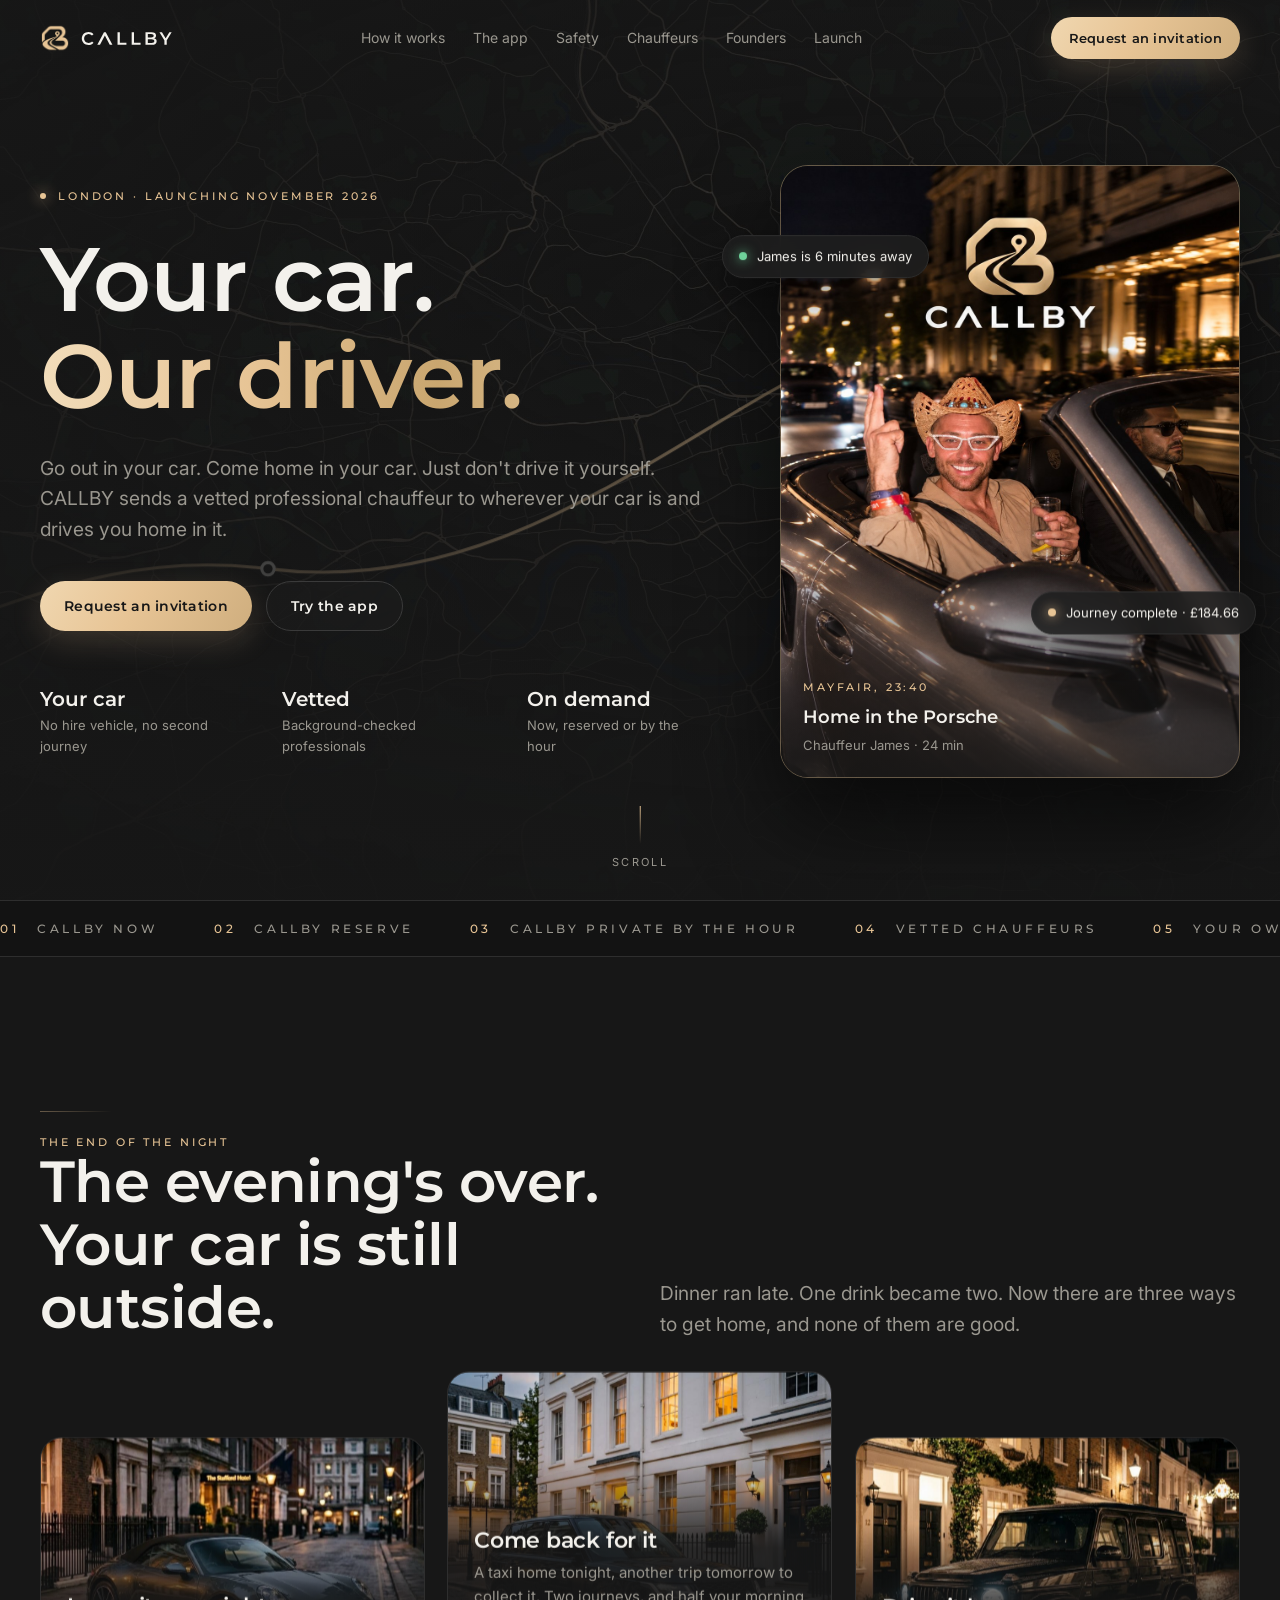
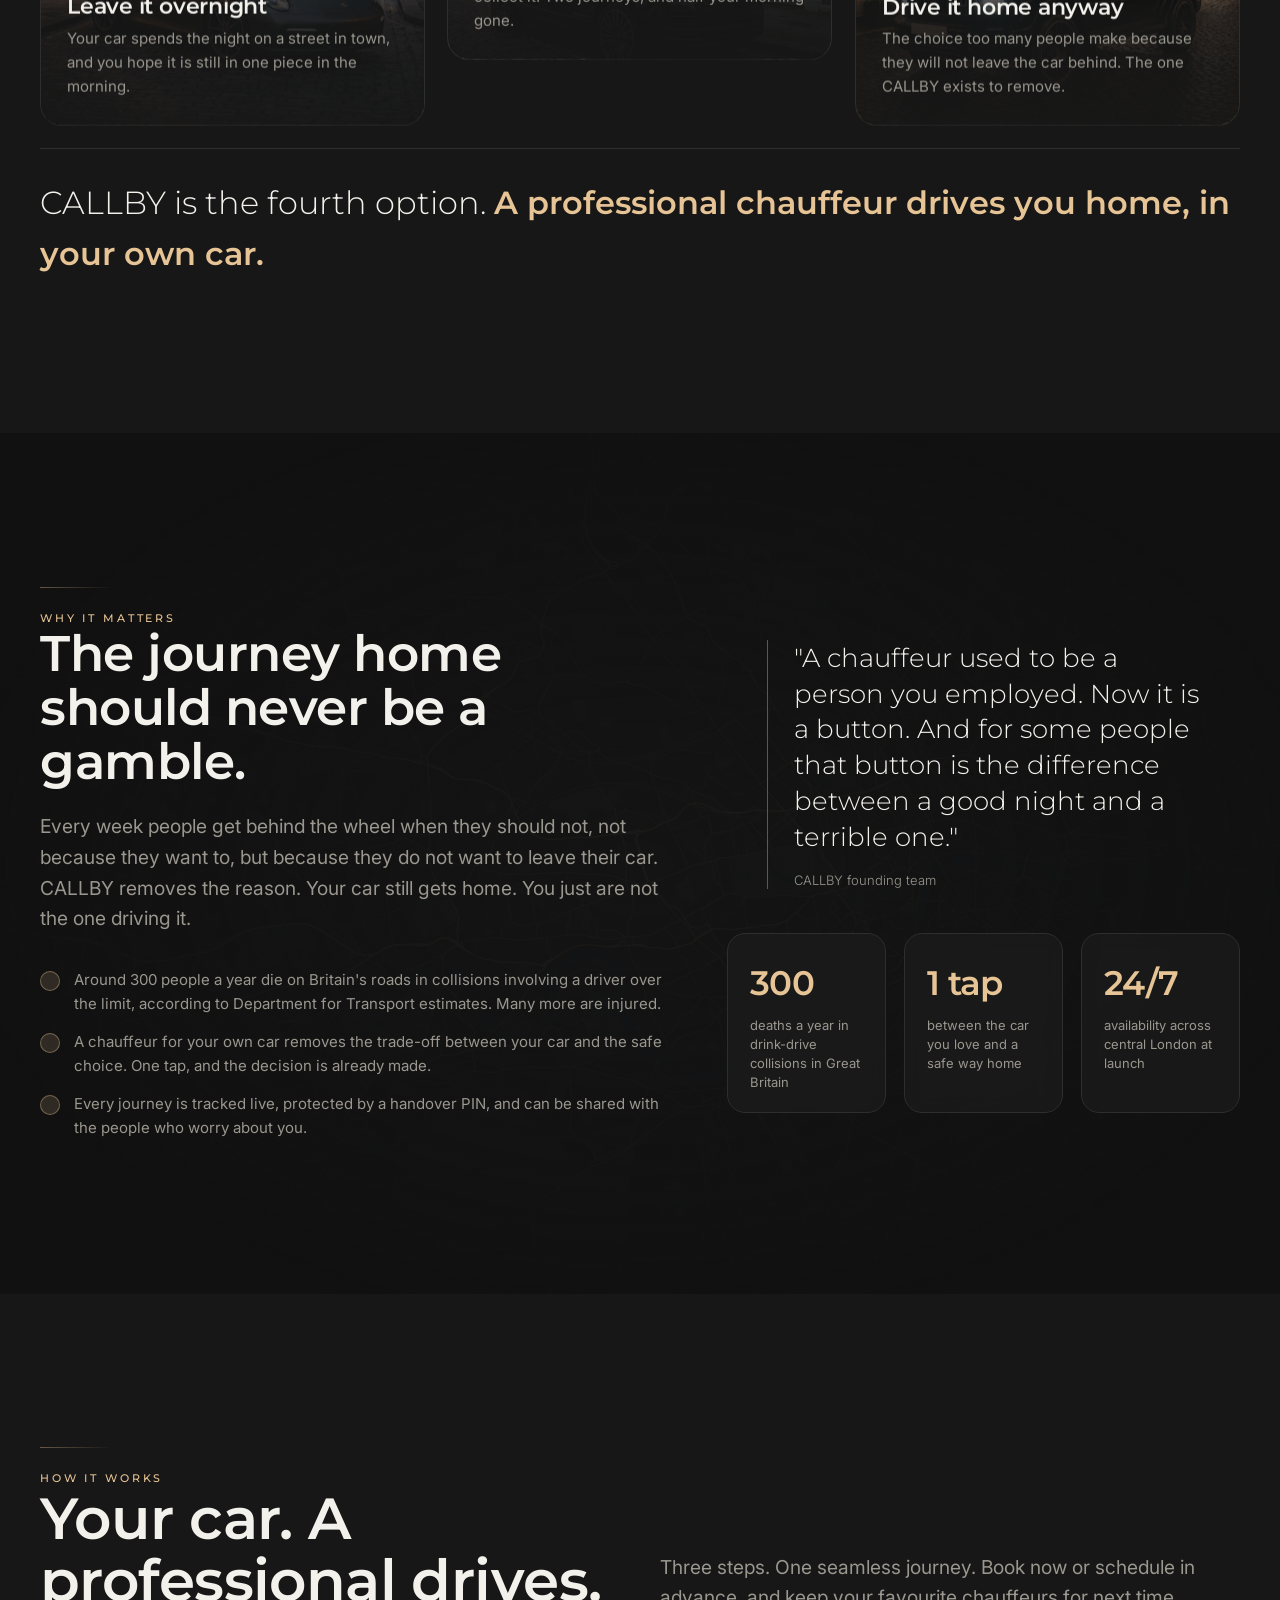
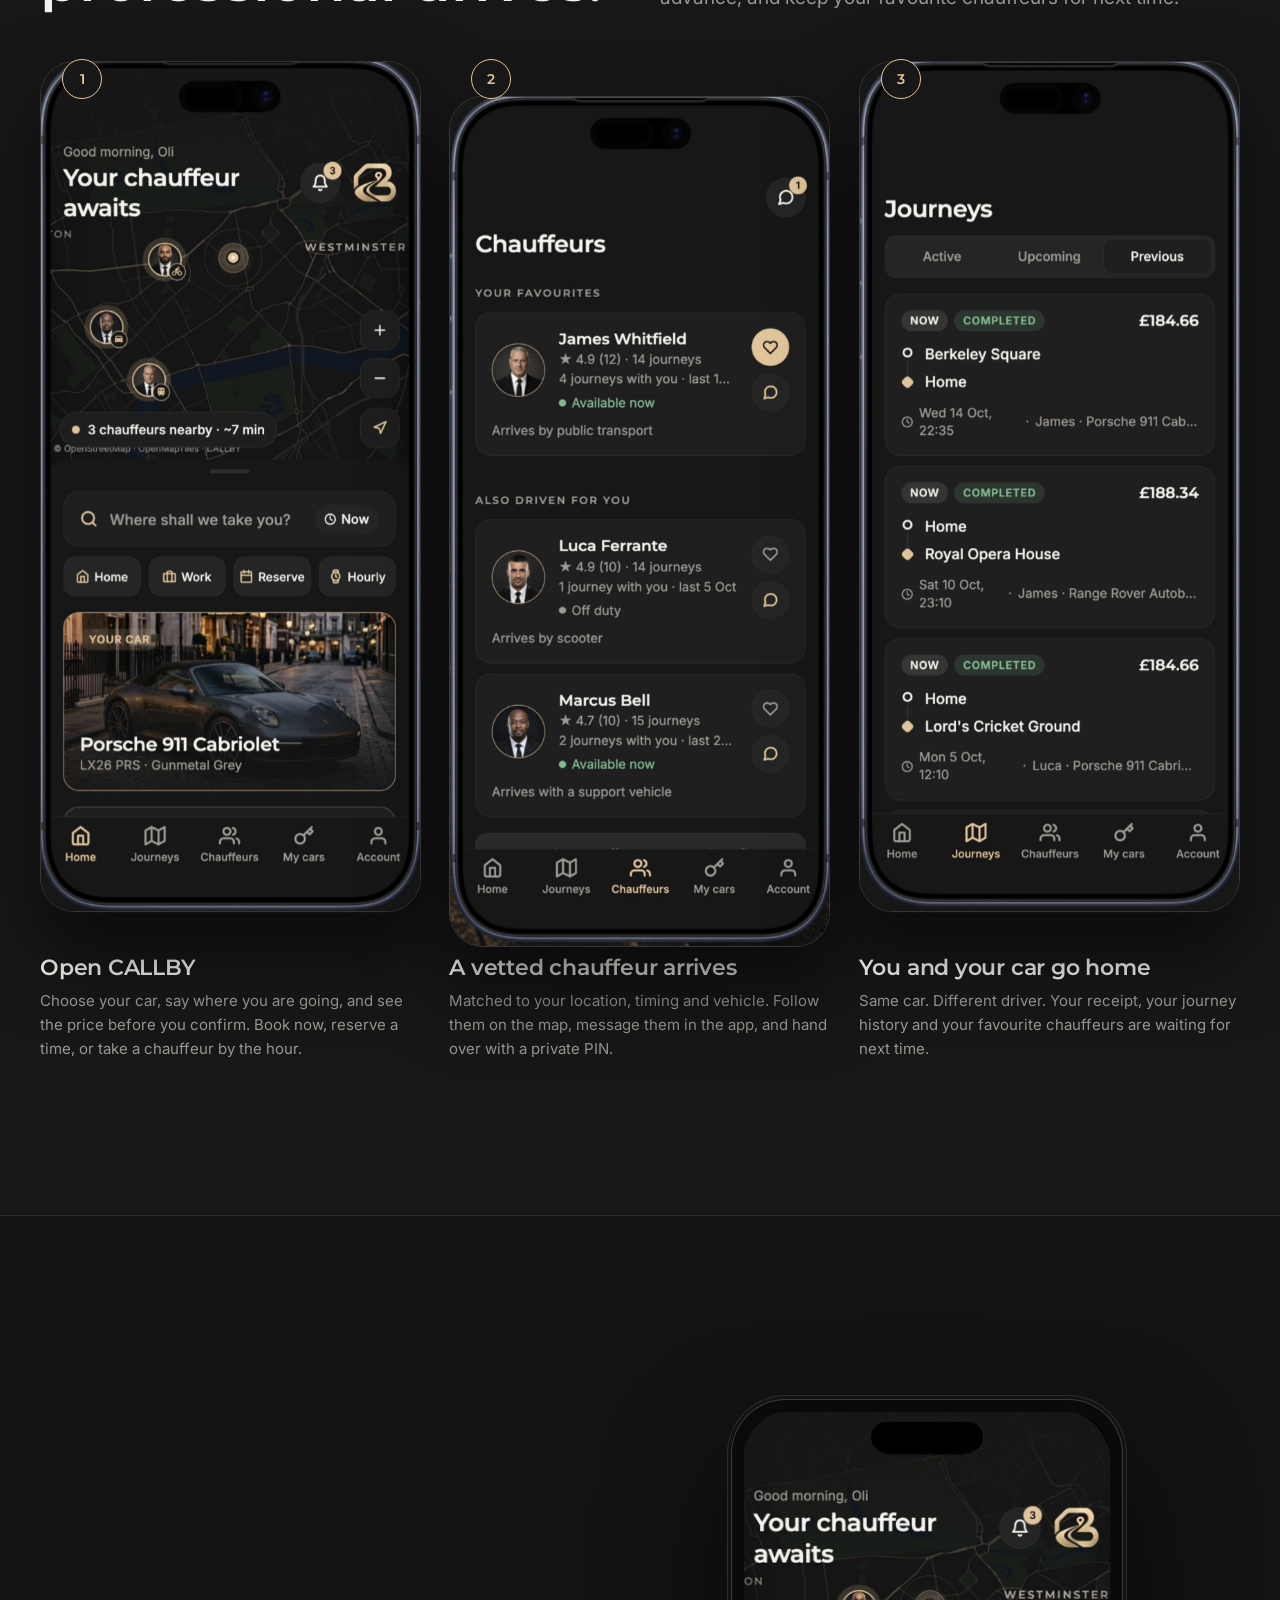
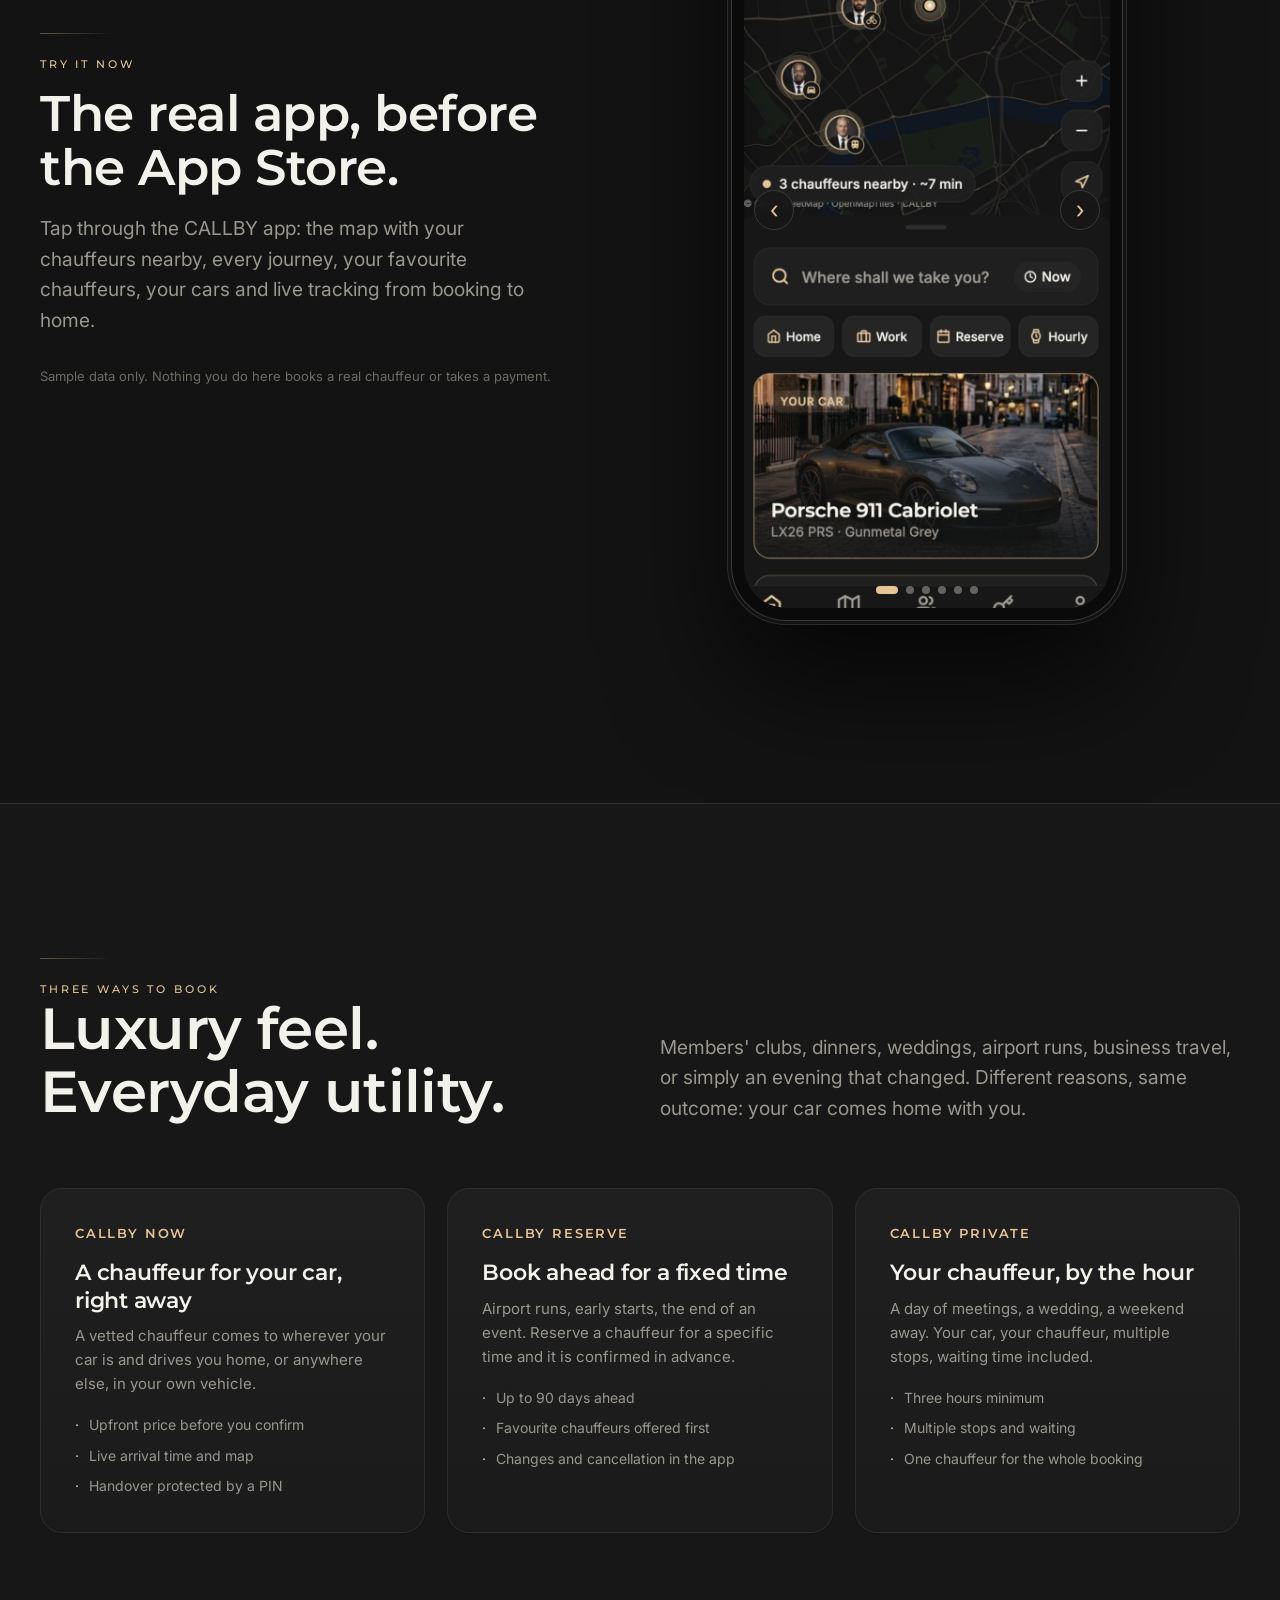
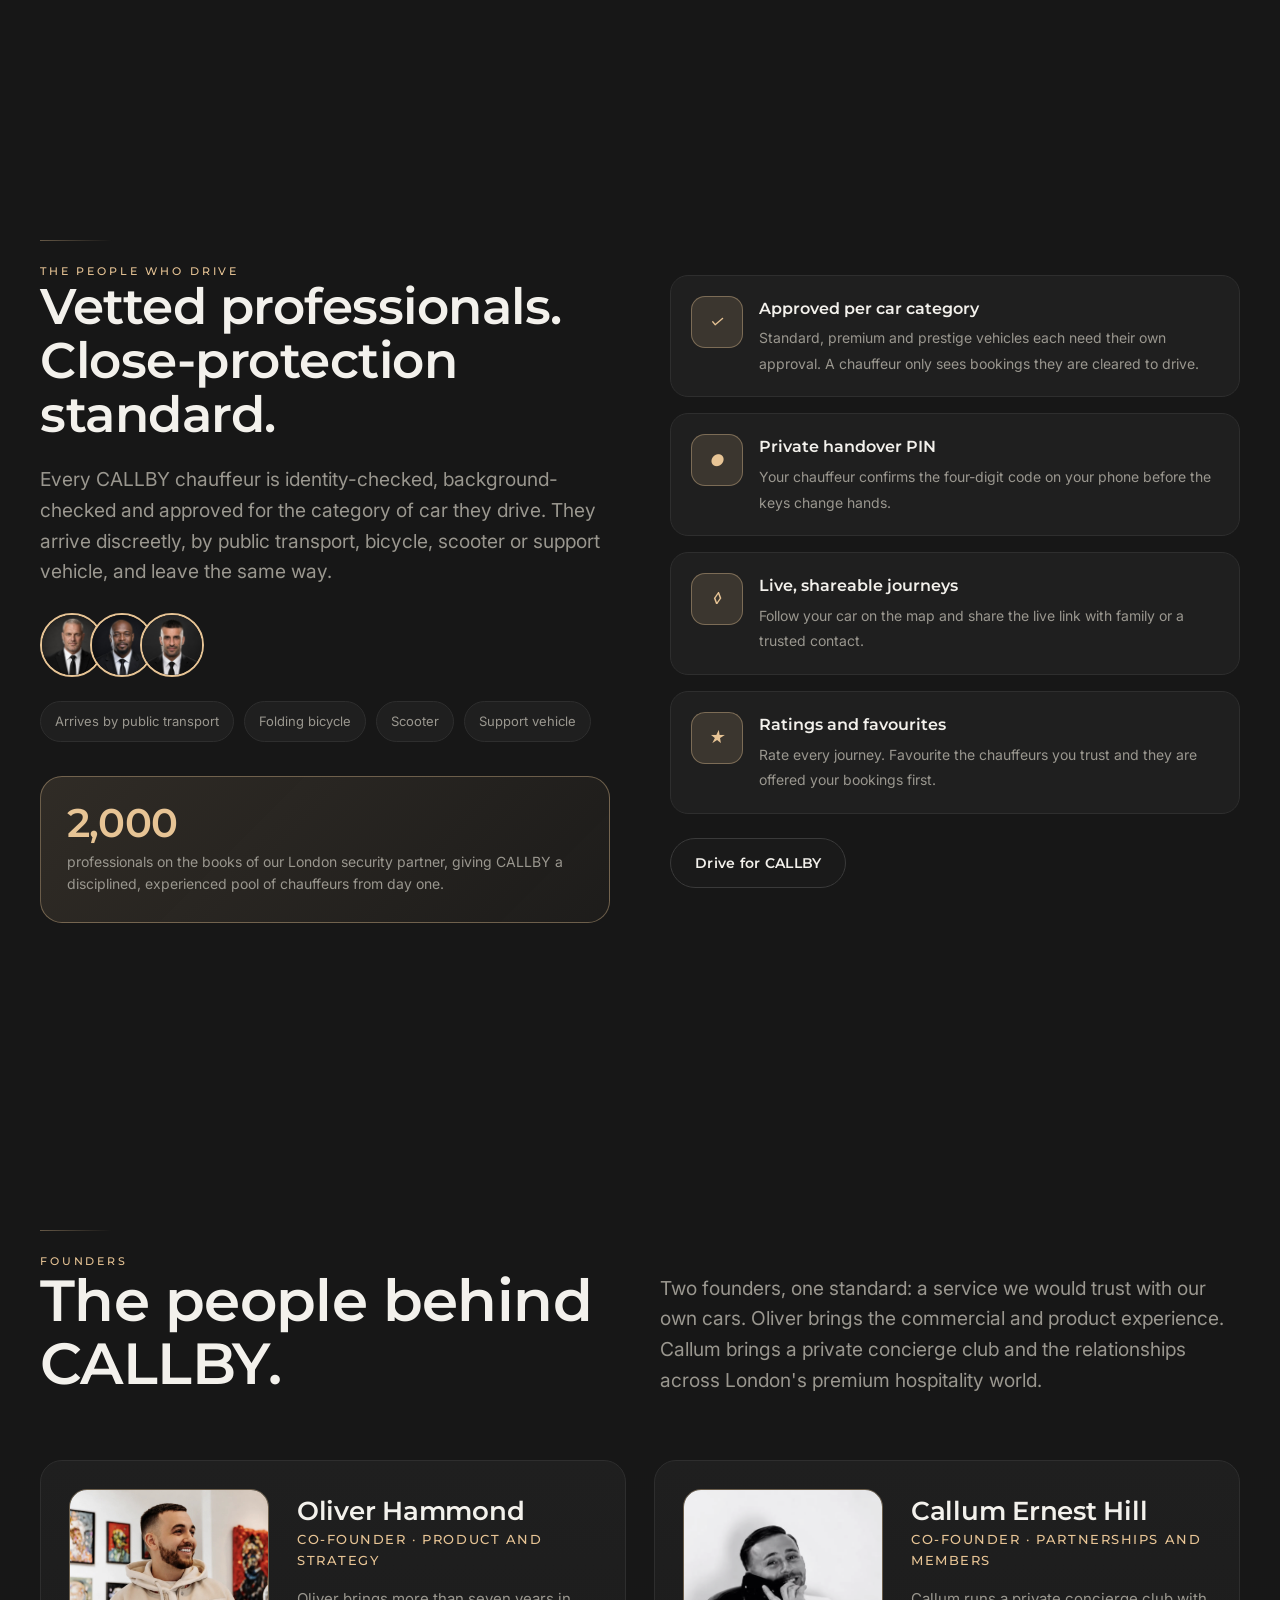
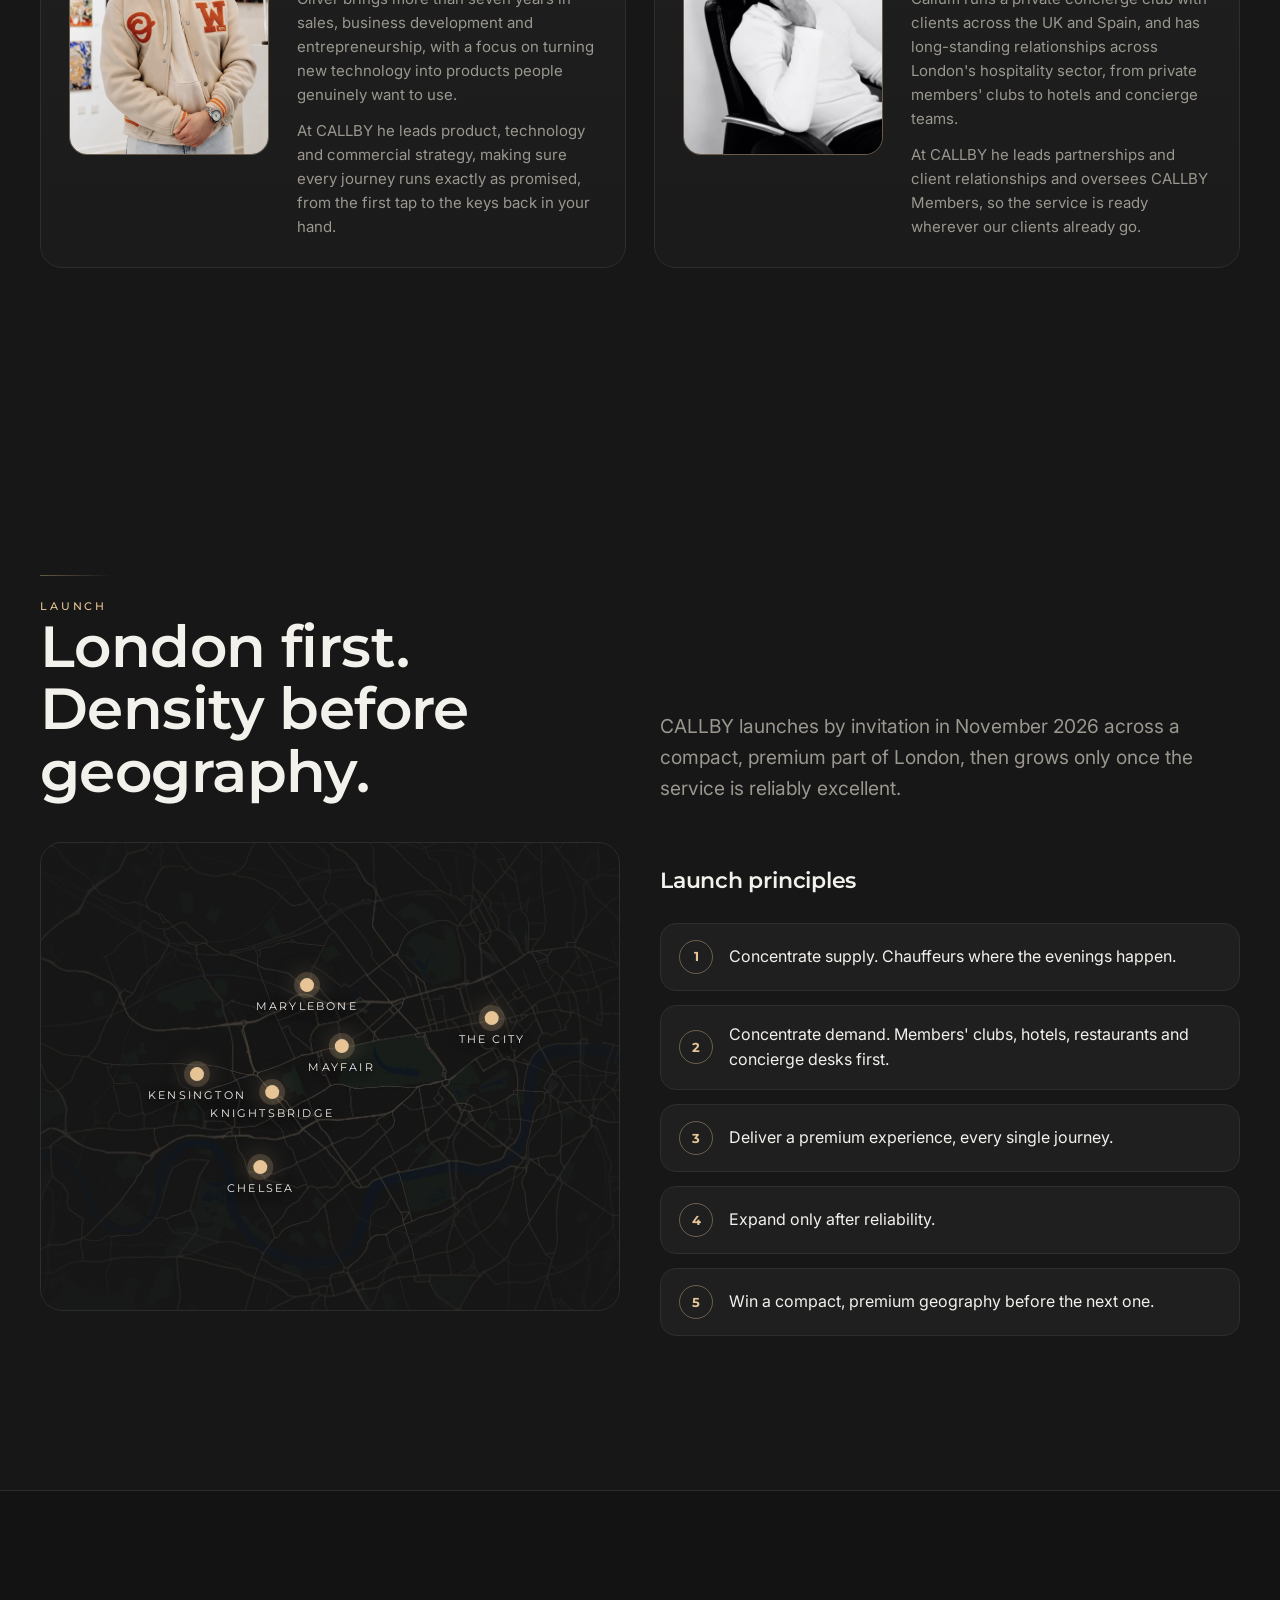
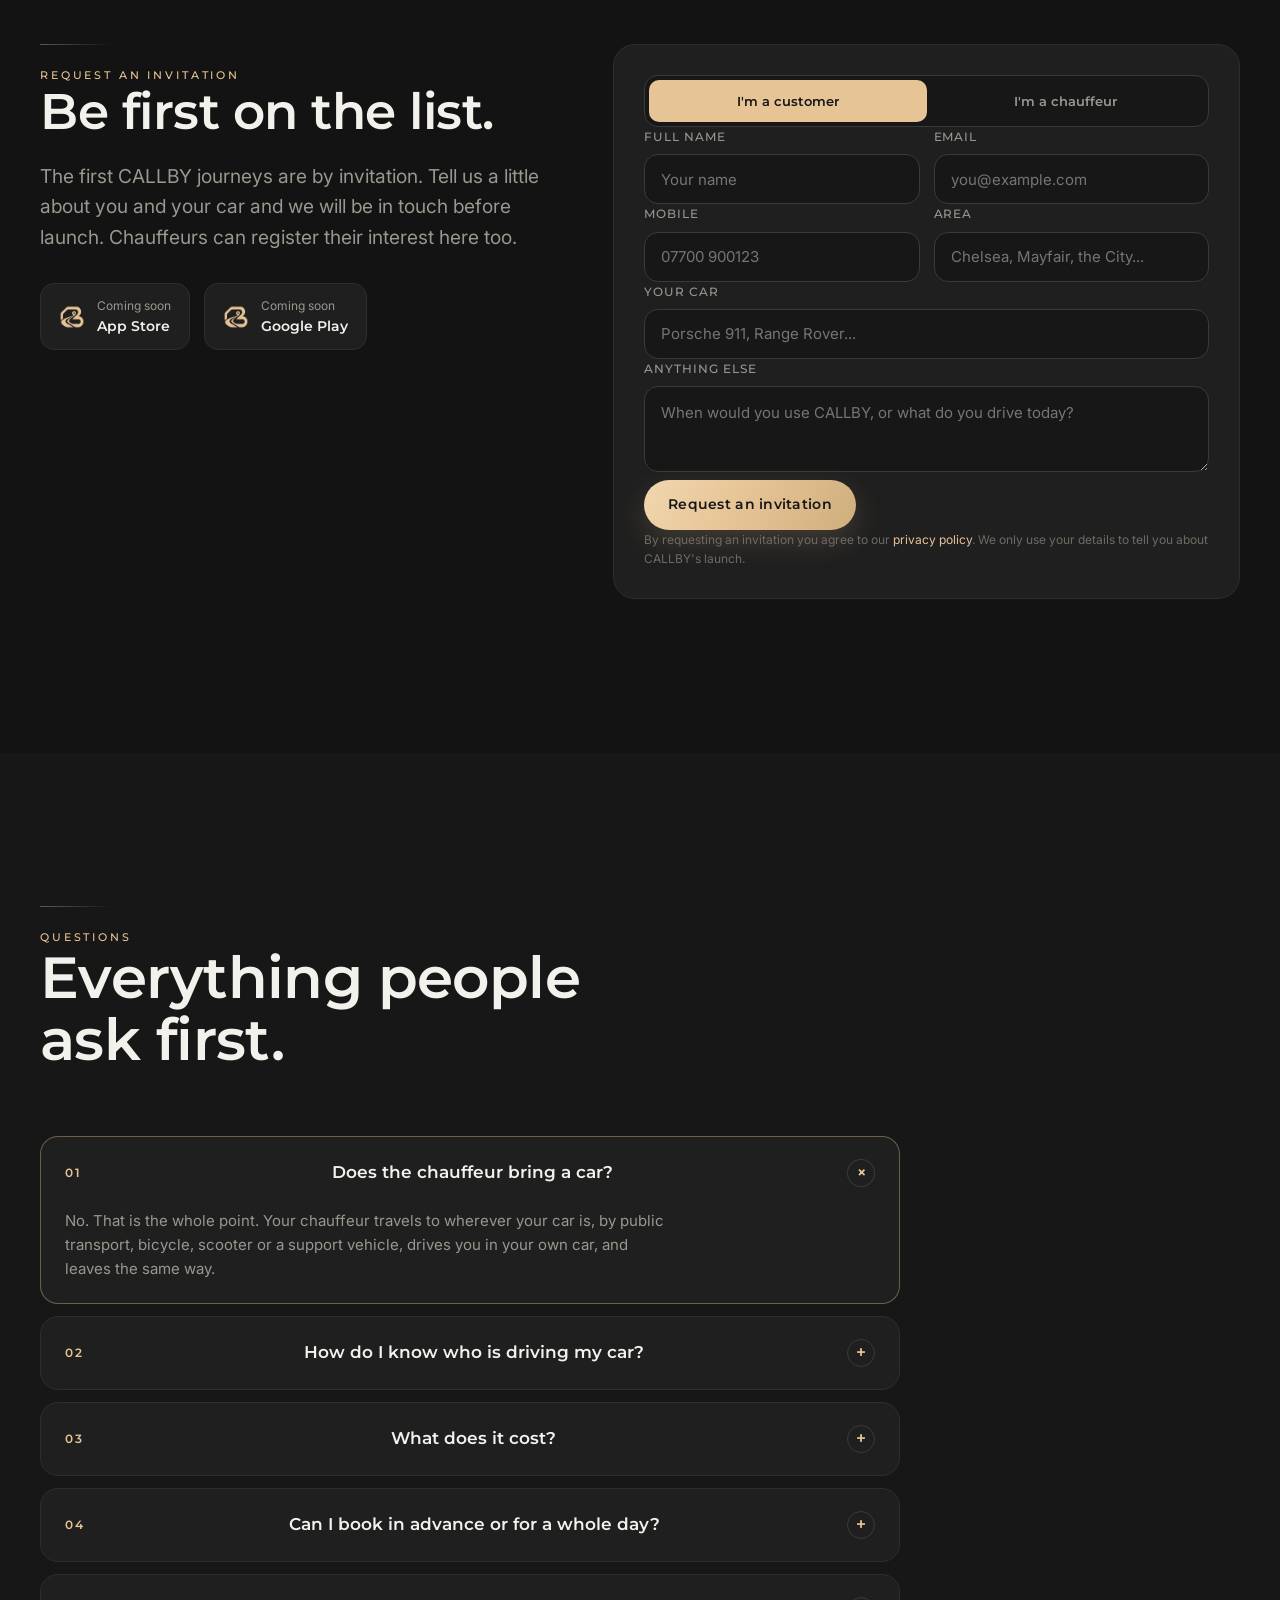
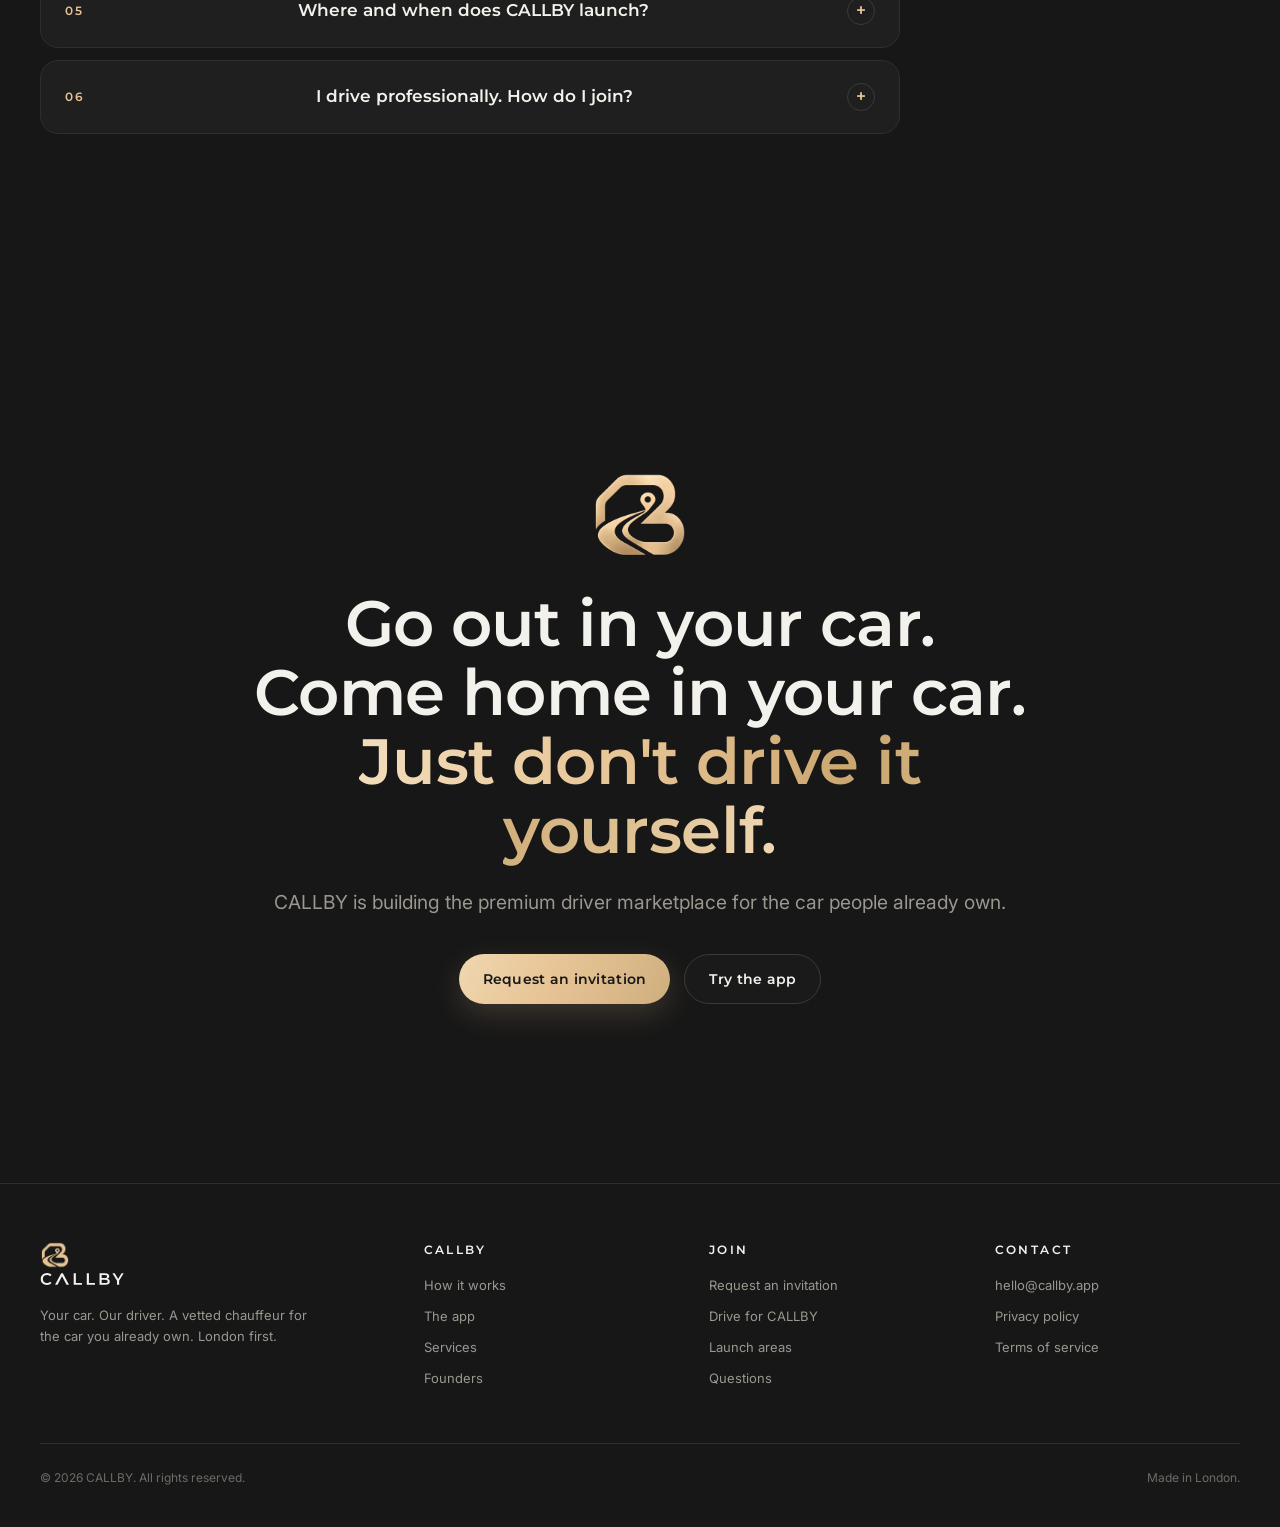
==== commit 6f8d34c6: "Deploy 2026-11-11T17:26Z" ====
--- a/index.html
+++ b/index.html
@@ -245,24 +245,24 @@
   <div class="container">
     <div class="section-head">
       <div class="reveal"><div class="rule"></div><p class="eyebrow">Founders</p><h2>The people behind CALLBY.</h2></div>
-      <p class="lede reveal d1">Two founders, one standard: a service we would trust with our own cars. Oliver brings the commercial and product experience. Callum brings the relationships across London's premium hospitality world.</p>
+      <p class="lede reveal d1">Two founders, one standard: a service we would trust with our own cars. Oliver brings the commercial and product experience. Callum brings a private concierge club and the relationships across London's premium hospitality world.</p>
     </div>
     <div class="founders-grid">
       <article class="founder reveal">
-        <div class="photo"><img src="assets/people/oliver.jpg" alt="Oliver, co-founder of CALLBY" loading="lazy" /></div>
+        <div class="photo"><img src="assets/people/oliver.jpg" alt="Oliver Hammond, co-founder of CALLBY" loading="lazy" /></div>
         <div>
-          <h3>Oliver</h3>
+          <h3>Oliver Hammond</h3>
           <p class="role">Co-founder · Product and strategy</p>
           <p>Oliver brings more than seven years in sales, business development and entrepreneurship, with a focus on turning new technology into products people genuinely want to use.</p>
           <p>At CALLBY he leads product, technology and commercial strategy, making sure every journey runs exactly as promised, from the first tap to the keys back in your hand.</p>
         </div>
       </article>
       <article class="founder reveal d1">
-        <div class="photo"><img src="assets/people/callum.png" alt="Callum, co-founder of CALLBY" loading="lazy" /></div>
+        <div class="photo"><img src="assets/people/callum.png" alt="Callum Ernest Hill, co-founder of CALLBY" loading="lazy" /></div>
         <div>
-          <h3>Callum</h3>
+          <h3>Callum Ernest Hill</h3>
           <p class="role">Co-founder · Partnerships and members</p>
-          <p>Callum is an established London business owner with long-standing relationships across the city's hospitality sector, from private members' clubs to hotels and concierge teams.</p>
+          <p>Callum runs a private concierge club with clients across the UK and Spain, and has long-standing relationships across London's hospitality sector, from private members' clubs to hotels and concierge teams.</p>
           <p>At CALLBY he leads partnerships and client relationships and oversees CALLBY Members, so the service is ready wherever our clients already go.</p>
         </div>
       </article>
